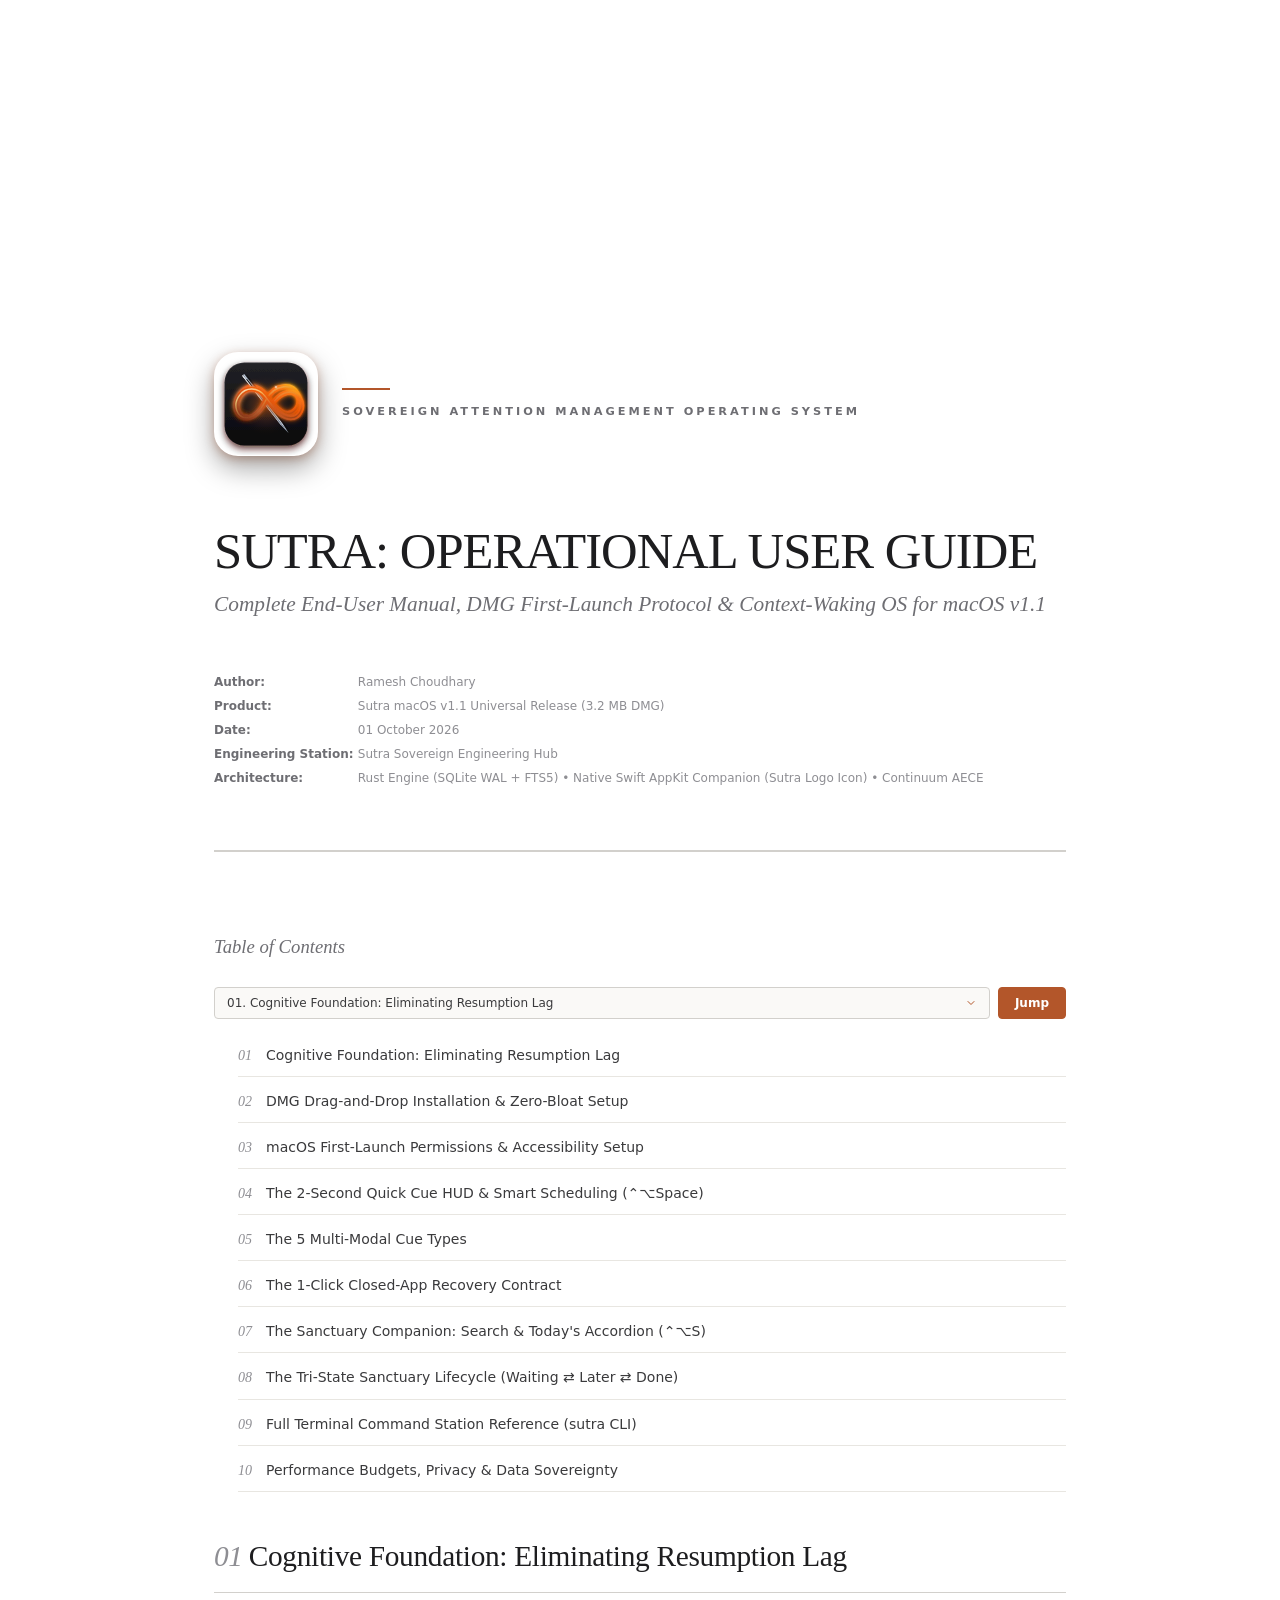
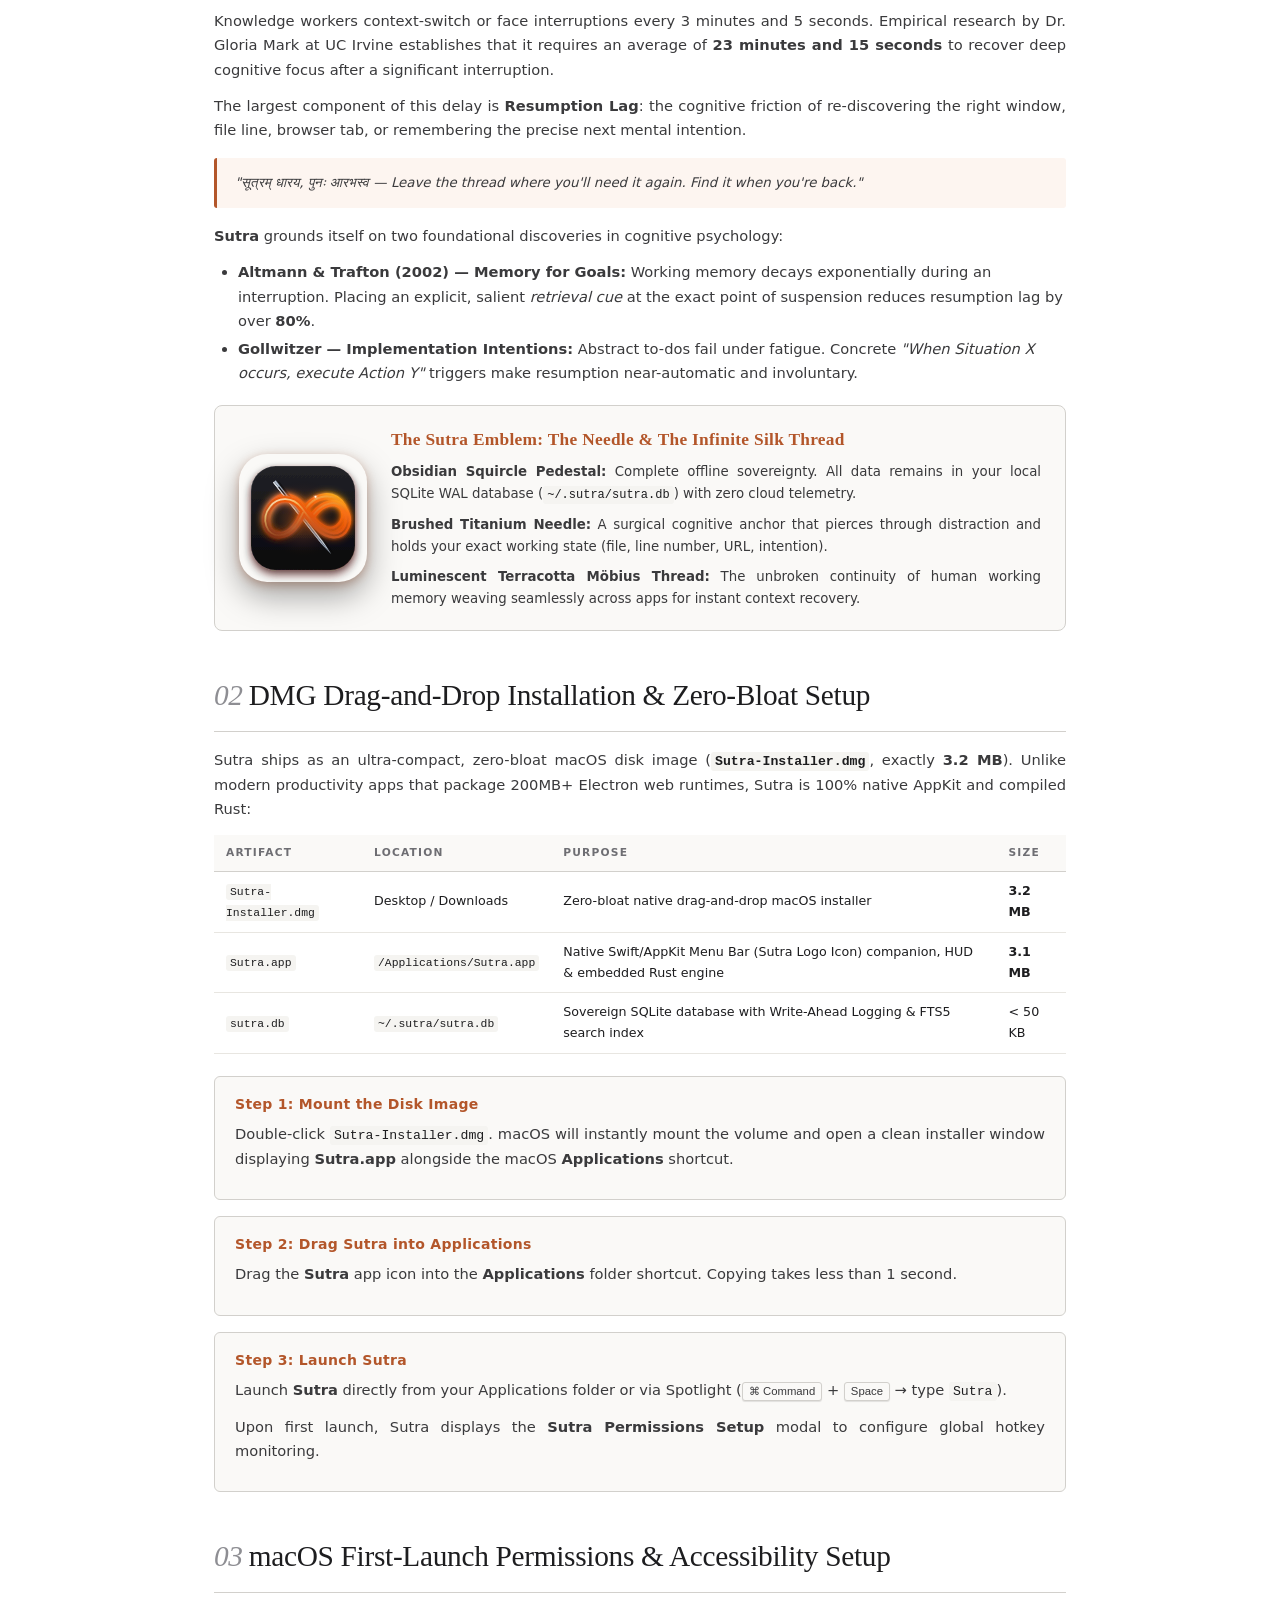
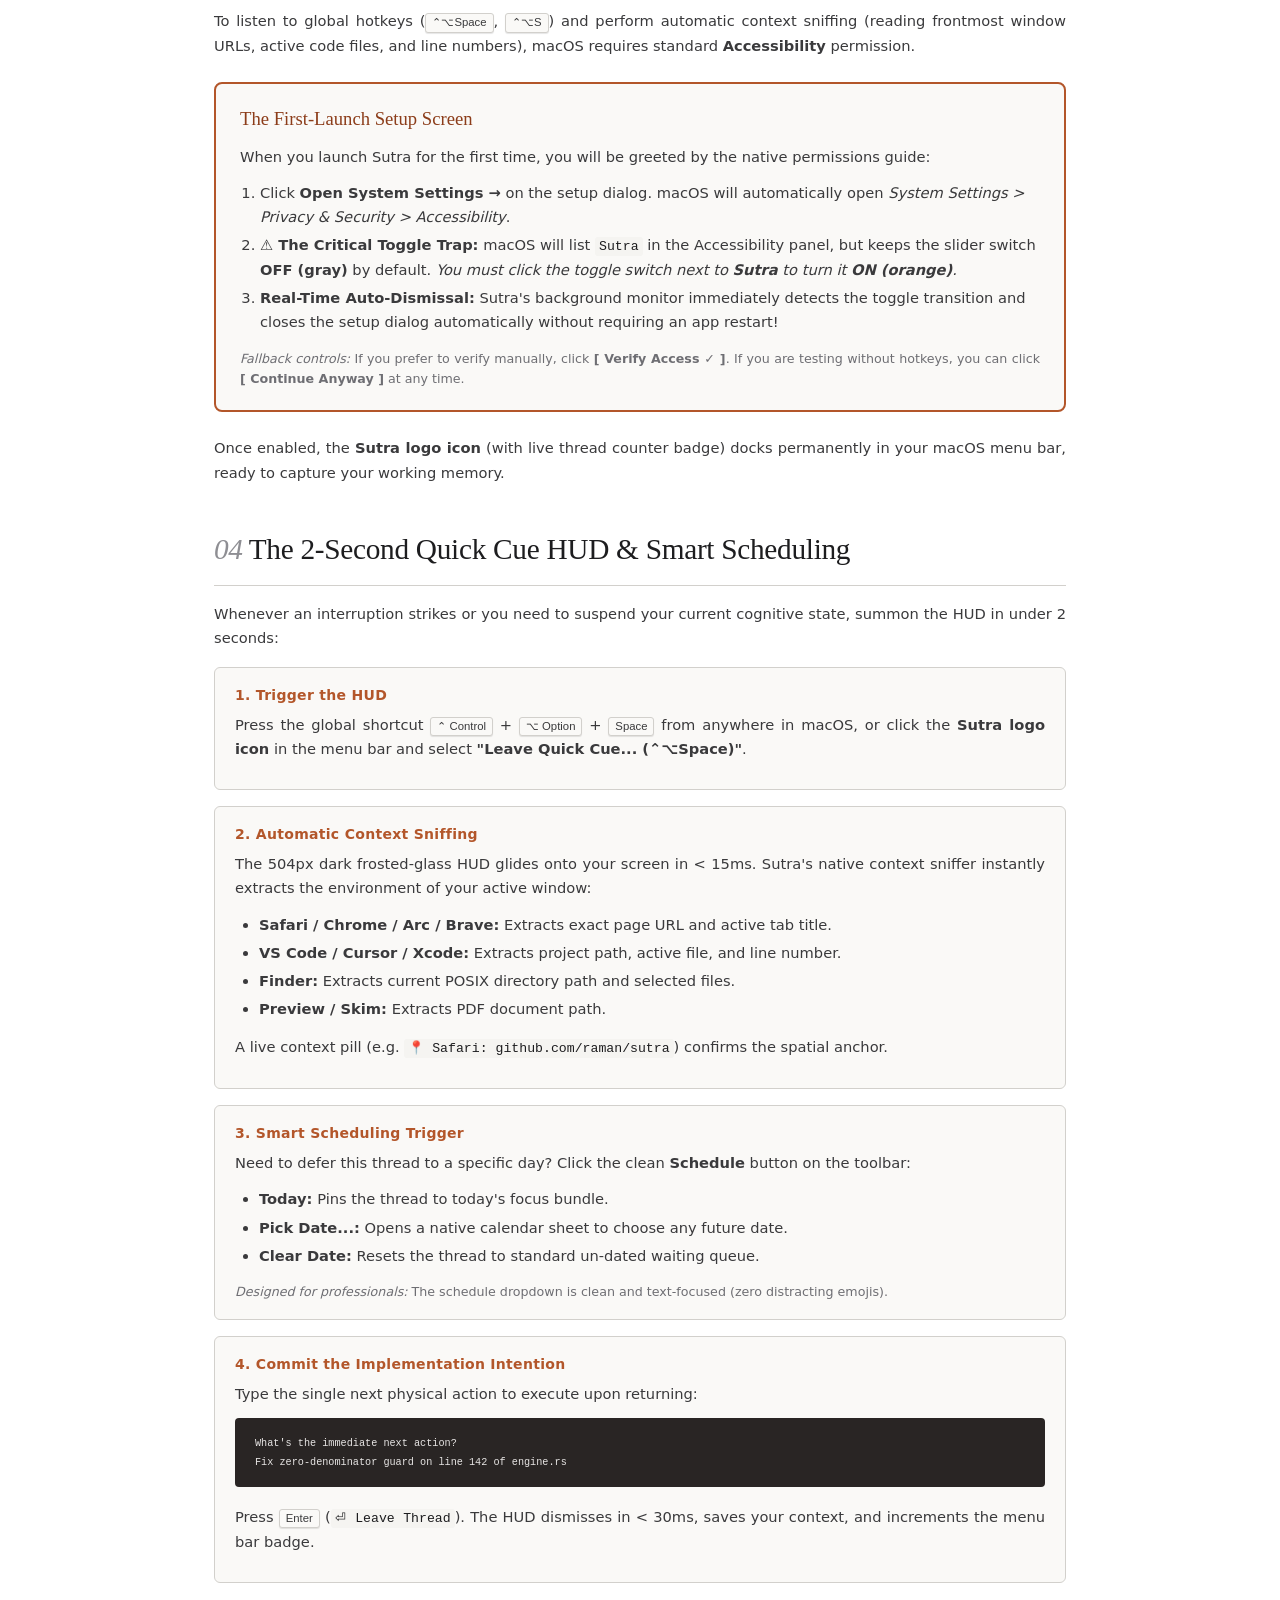
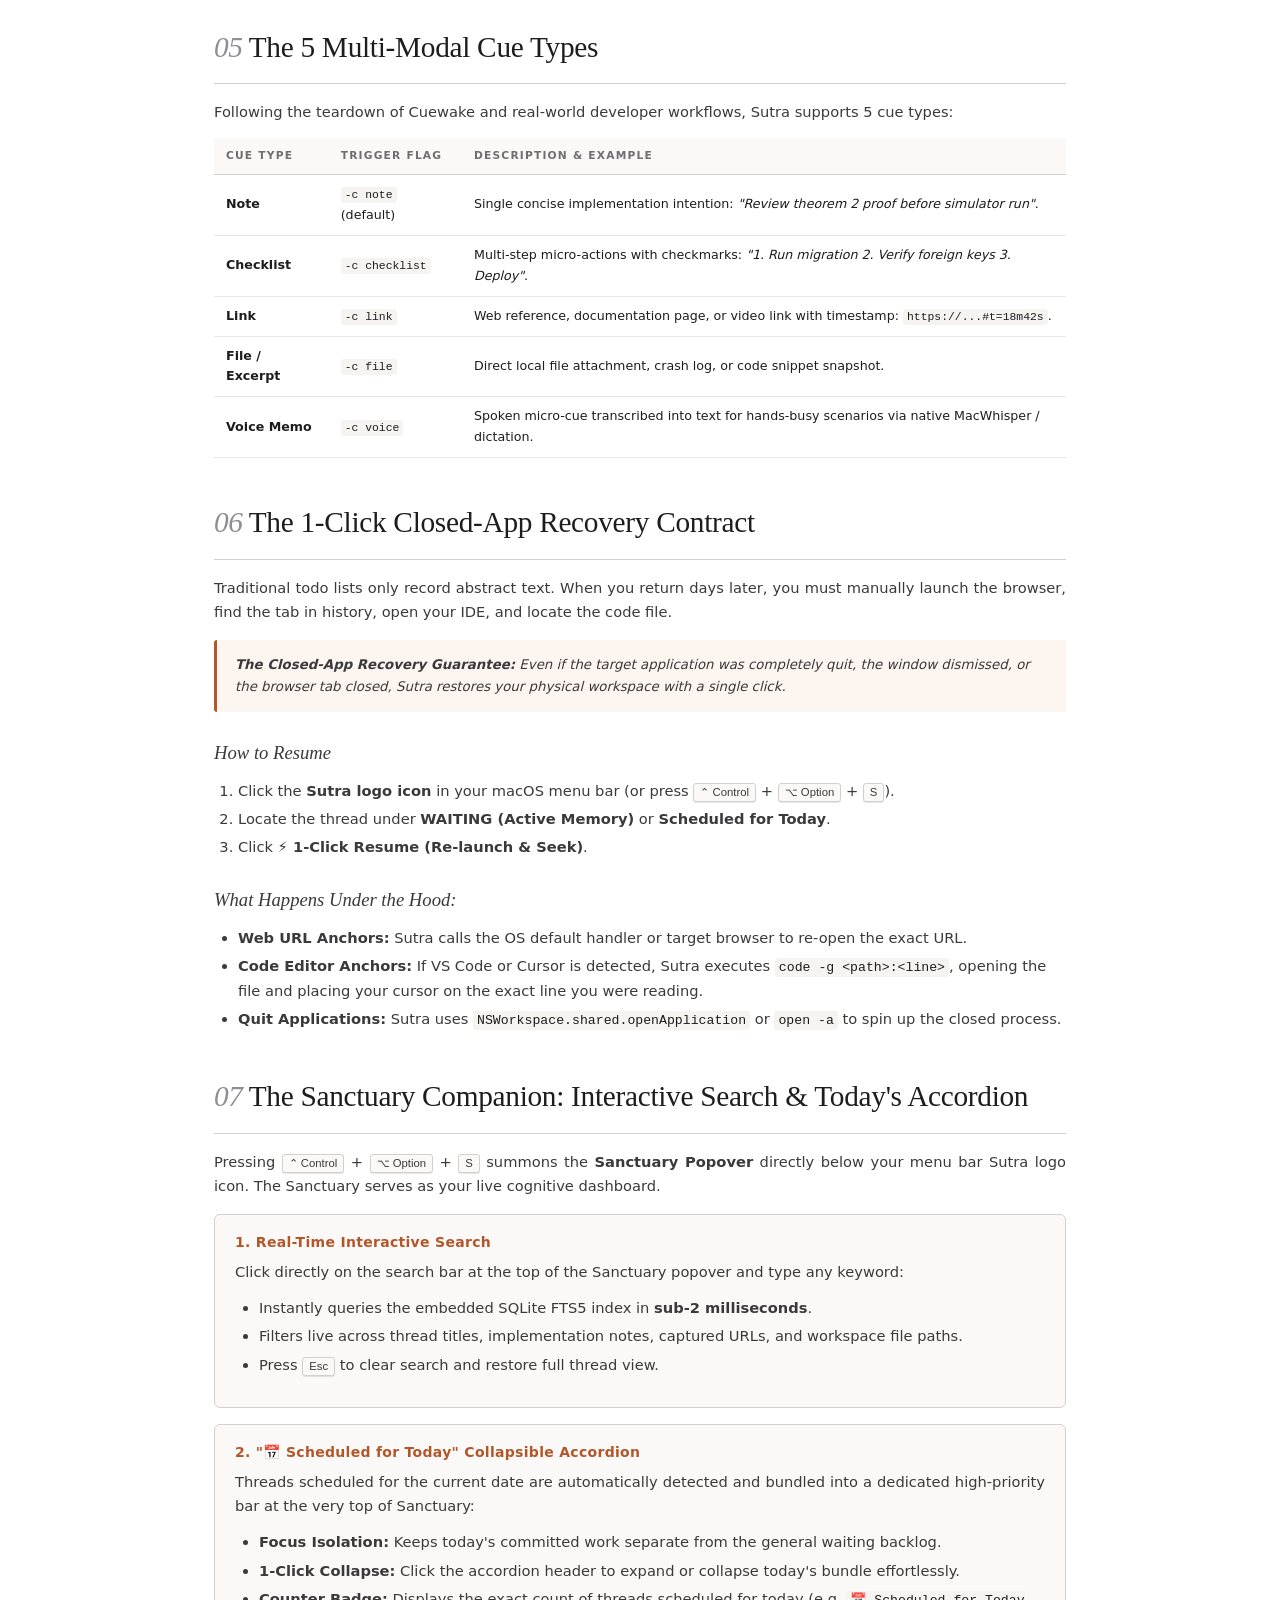
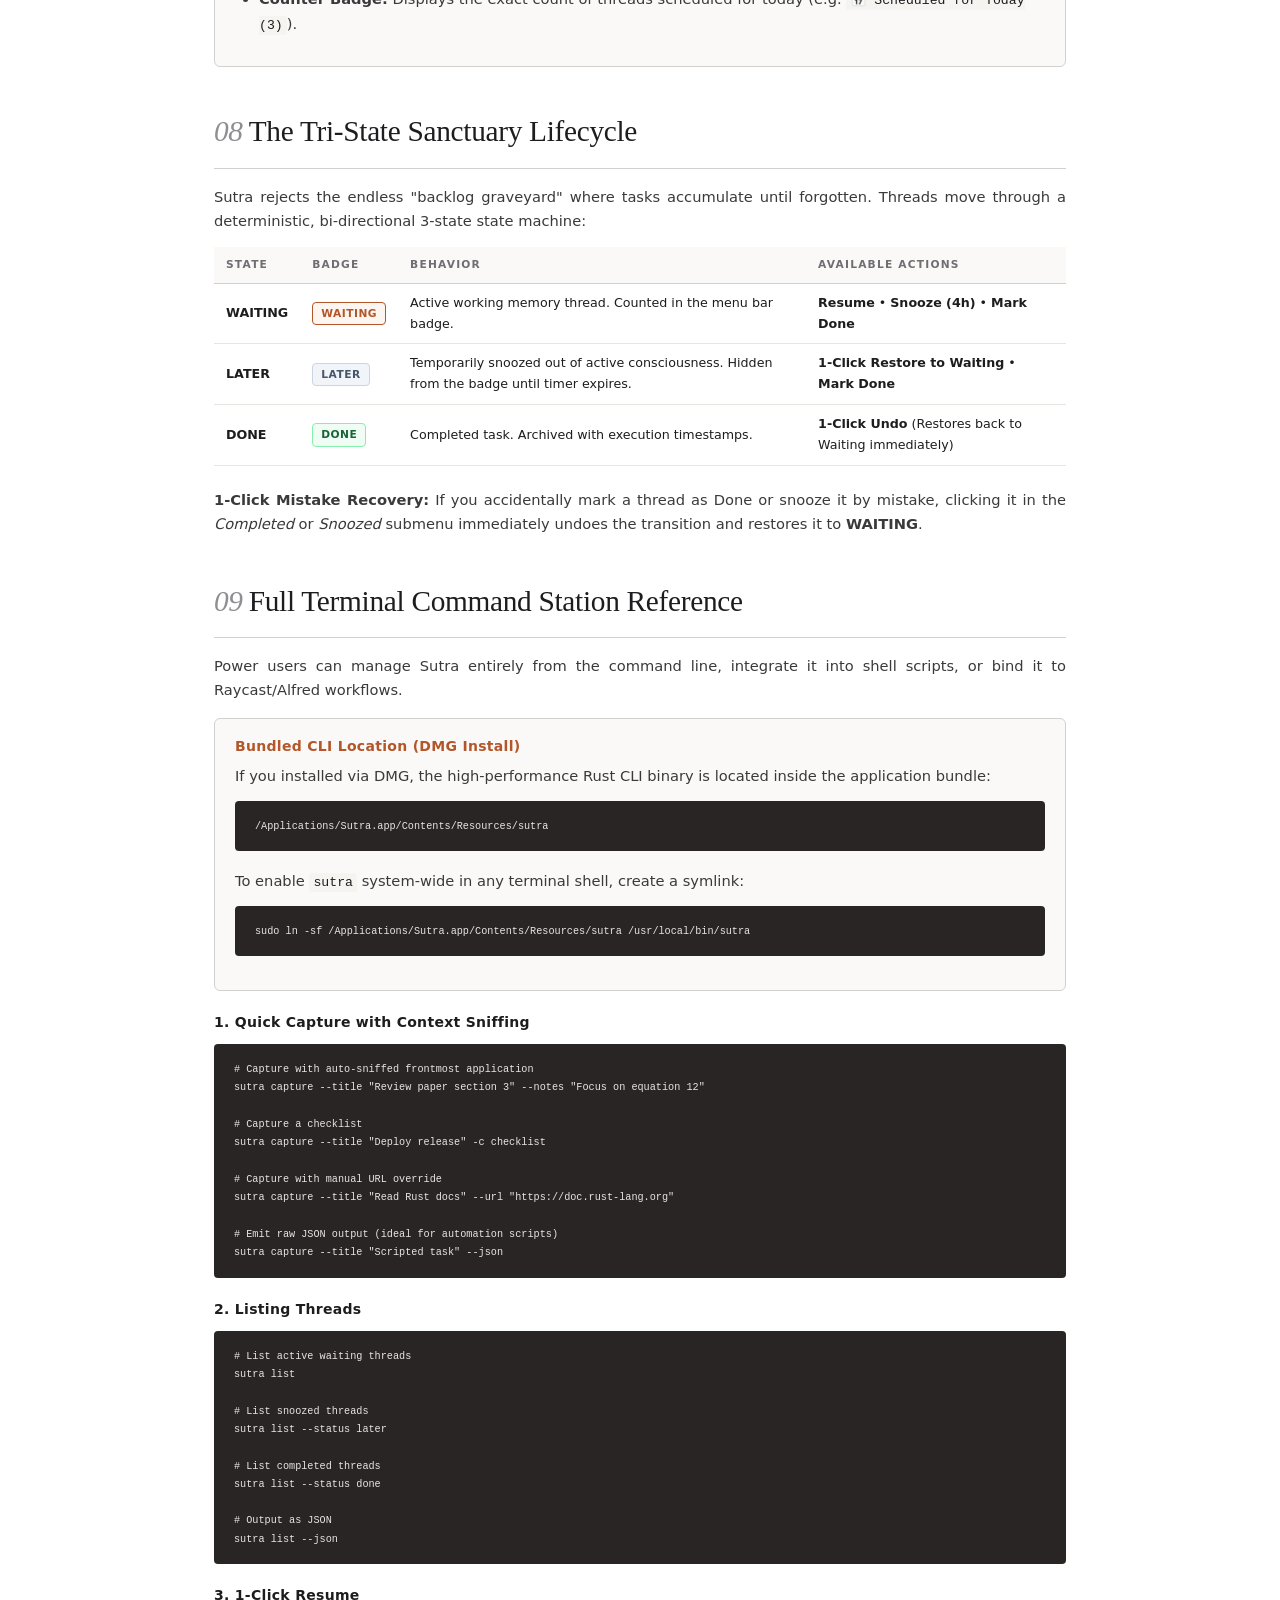
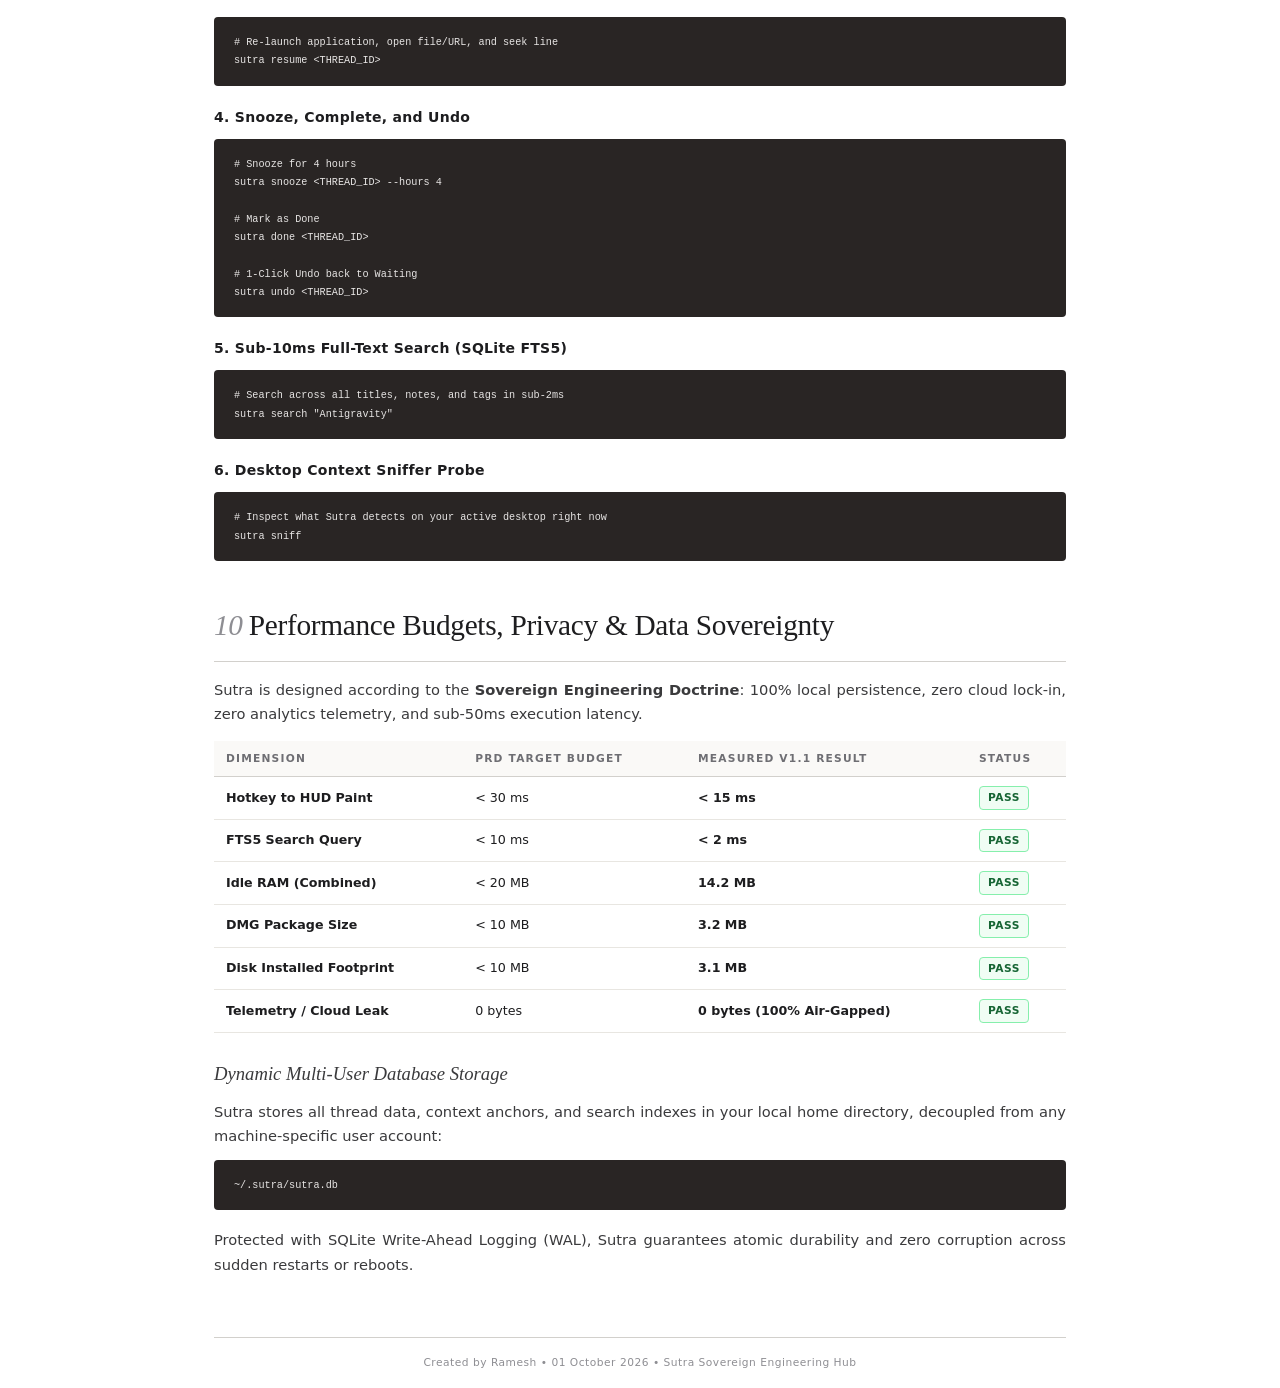
==== bin/Sutra.app/Contents/Resources/USER_GUIDE.html @ 9f3899fc "feat: Sutra — Sovereign Offline AI Workspace (v1.1.0)" ====
<!DOCTYPE html>
<html lang="en">
<head>
  <meta charset="UTF-8">
  <meta name="viewport" content="width=device-width, initial-scale=1.0">
  <title>SUTRA — Sovereign Attention Thread & Context-Waking Engine (Master Guide)</title>
  <style>
:root {
  --ink: #1d1d1f;
  --ink-soft: #3a3a3c;
  --ink-muted: #6e6e73;
  --ink-faint: #8e8e93;
  --surface: #ffffff;
  --surface-warm: #faf9f7;
  --surface-code: #f5f4f1;
  --rule: #d2d0cc;
  --rule-light: #e8e6e1;
  --accent: #b3562a;
  --accent-bg: #fdf5f0;
  --accent-dark: #8c3d1a;
  --code-bg: #292524;
  --code-fg: #e7e5e4;
}
*, *::before, *::after {
  box-sizing: border-box;
  margin: 0;
  padding: 0;
}
@page {
  size: A4;
  margin: 22mm 18mm 24mm 18mm;
  @bottom-right { content: counter(page); font-family: system-ui; font-size: 8pt; color: #8e8e93; }
  @bottom-left { content: attr(data-doc-title); font-family: system-ui; font-size: 8pt; color: #8e8e93; }
}
body {
  font-family: -apple-system, 'SF Pro Text', 'Helvetica Neue', 'Segoe UI', system-ui, sans-serif;
  font-size: 11pt;
  line-height: 1.65;
  color: var(--ink);
  background: var(--surface);
  -webkit-font-smoothing: antialiased;
  -webkit-print-color-adjust: exact;
  print-color-adjust: exact;
  max-width: 900px;
  margin: 0 auto;
  padding: 24px;
}
.cover {
  page-break-after: always;
  break-after: page;
  min-height: 92vh;
  display: flex;
  flex-direction: column;
  justify-content: flex-end;
  padding: 0 0 60px;
  border-bottom: 2px solid var(--rule);
  margin-bottom: 40px;
}
.cover-rule {
  width: 48px;
  height: 2px;
  background: var(--accent);
  margin-bottom: 32px;
}
.cover-label {
  font-size: 8.5pt;
  font-weight: 600;
  letter-spacing: 3px;
  text-transform: uppercase;
  color: var(--ink-muted);
  margin-bottom: 20px;
}
.cover h1 {
  font-family: Georgia, serif;
  font-size: 38pt;
  font-weight: 400;
  line-height: 1.08;
  color: var(--ink);
  letter-spacing: -1px;
  margin-bottom: 8px;
  border-bottom: none;
  padding-bottom: 0;
}
.cover-subtitle {
  font-family: Georgia, serif;
  font-size: 16pt;
  color: var(--ink-muted);
  margin-bottom: 48px;
  font-style: italic;
}
.cover-meta {
  font-size: 9pt;
  line-height: 2;
  color: var(--ink-faint);
}
.cover-meta strong {
  font-weight: 600;
  color: var(--ink-muted);
  display: inline-block;
  width: 140px;
}
.toc {
  page-break-after: always;
  break-after: page;
  padding-top: 40px;
  margin-bottom: 40px;
}
.toc-search {
  display: flex;
  gap: 8px;
  margin-bottom: 16px;
  align-items: center;
}
.toc-search select {
  flex: 1;
  padding: 8px 12px;
  border-radius: 4px;
  border: 1px solid var(--rule);
  background: var(--surface-warm);
  color: var(--ink-soft);
  font-family: inherit;
  font-size: 9pt;
  outline: none;
  cursor: pointer;
  appearance: none;
  -webkit-appearance: none;
  background-image: url("data:image/svg+xml;charset=UTF-8,%3Csvg xmlns='http://www.w3.org/2000/svg' width='12' height='12' viewBox='0 0 24 24' fill='none' stroke='%23b3562a' stroke-width='2' stroke-linecap='round' stroke-linejoin='round'%3E%3Cpath d='m6 9 6 6 6-6'/%3E%3C/svg%3E");
  background-repeat: no-repeat;
  background-position: right 12px center;
  padding-right: 32px;
  transition: border-color .2s, background-color .2s;
}
.toc-search select:focus {
  border-color: var(--accent);
  background: var(--surface);
}
.toc-search button {
  padding: 8px 16px;
  border-radius: 4px;
  border: 1px solid var(--accent);
  background: var(--accent);
  color: #fff;
  font-family: inherit;
  font-size: 9pt;
  font-weight: 600;
  cursor: pointer;
  transition: background-color .2s, border-color .2s;
}
.toc-search button:hover {
  background: var(--accent-dark);
  border-color: var(--accent-dark);
}
.toc-title {
  font-family: Georgia, serif;
  font-size: 14pt;
  font-style: italic;
  color: var(--ink-muted);
  margin-bottom: 24px;
}
.toc ol {
  list-style: none;
  counter-reset: toc;
}
.toc > ol > li {
  counter-increment: toc;
  padding: 9px 0;
  border-bottom: 1px solid var(--rule-light);
  font-size: 10.5pt;
  color: var(--ink-soft);
}
.toc > ol > li::before {
  content: counter(toc, decimal-leading-zero);
  font-family: Georgia, serif;
  font-style: italic;
  color: var(--ink-faint);
  margin-right: 14px;
}
.toc a {
  color: var(--ink-soft);
  text-decoration: none;
  transition: color .2s;
}
.toc a:hover {
  color: var(--accent);
}
h1 {
  font-family: Georgia, serif;
  font-size: 22pt;
  font-weight: 400;
  color: var(--ink);
  letter-spacing: -.3px;
  margin: 40px 0 16px;
  padding-bottom: 12px;
  border-bottom: 1px solid var(--rule);
  page-break-after: avoid;
  break-after: avoid;
}
h1 .num {
  color: var(--ink-faint);
  font-style: italic;
  margin-right: 6px;
}
h2 {
  font-family: Georgia, serif;
  font-size: 14pt;
  font-weight: 400;
  font-style: italic;
  color: var(--ink-soft);
  margin: 26px 0 10px;
  page-break-after: avoid;
  break-after: avoid;
}
h3 {
  font-size: 10.5pt;
  font-weight: 600;
  color: var(--ink);
  letter-spacing: .3px;
  margin: 20px 0 6px;
  page-break-after: avoid;
  break-after: avoid;
}
p {
  margin: 0 0 12px;
  color: var(--ink-soft);
  text-align: justify;
}
blockquote {
  padding: 14px 18px;
  border-radius: 3px;
  margin: 16px 0;
  border-left: 3px solid var(--accent);
  background: var(--accent-bg);
  font-size: 10pt;
  color: var(--ink-soft);
  font-style: italic;
}
ul, ol {
  margin: 0 0 14px 24px;
  color: var(--ink-soft);
}
li {
  margin-bottom: 4px;
}
table {
  width: 100%;
  border-collapse: collapse;
  margin: 14px 0 22px;
  font-size: 9.5pt;
  page-break-inside: avoid;
  break-inside: avoid;
}
th, td {
  padding: 9px 12px;
  border-bottom: 1px solid var(--rule-light);
  text-align: left;
}
th {
  font-weight: 600;
  font-size: 8pt;
  letter-spacing: 1.2px;
  text-transform: uppercase;
  color: var(--ink-muted);
  border-bottom: 1px solid var(--rule);
  background: var(--surface-warm);
}
pre {
  background: var(--code-bg);
  color: var(--code-fg);
  padding: 16px 20px;
  border-radius: 4px;
  font-family: 'SF Mono', Menlo, Consolas, monospace;
  font-size: 8.5pt;
  line-height: 1.6;
  overflow-x: auto;
  margin: 10px 0 18px;
  white-space: pre-wrap;
  page-break-inside: avoid;
  break-inside: avoid;
}
code {
  font-family: 'SF Mono', Menlo, Consolas, monospace;
  background: var(--surface-code);
  color: var(--ink);
  padding: 2px 4px;
  border-radius: 3px;
  font-size: 90%;
}
pre code {
  background: transparent;
  color: inherit;
  padding: 0;
}
kbd {
  display: inline-block;
  padding: 2px 6px;
  font-family: -apple-system, sans-serif;
  font-size: 8.5pt;
  line-height: 1.2;
  color: var(--ink-soft);
  background: var(--surface-warm);
  border: 1px solid var(--rule);
  border-radius: 3px;
  box-shadow: 0 1px 1px rgba(0,0,0,0.1);
}
.badge {
  display: inline-block;
  padding: 2px 8px;
  border-radius: 4px;
  font-size: 8pt;
  font-weight: 600;
  letter-spacing: 0.5px;
  text-transform: uppercase;
}
.badge-waiting { background: var(--accent-bg); color: var(--accent); border: 1px solid var(--accent); }
.badge-later { background: #f1f5f9; color: #475569; border: 1px solid #cbd5e1; }
.badge-done { background: #f0fdf4; color: #166534; border: 1px solid #86efac; }
.badge-builder { background: #fff7ed; color: #c2410c; border: 1px solid #fed7aa; }
.step-card {
  border: 1px solid var(--rule);
  border-radius: 6px;
  background: var(--surface-warm);
  padding: 16px 20px;
  margin: 16px 0;
}
.step-card h3 {
  margin-top: 0;
  color: var(--accent);
}
.builder-box {
  border: 2px solid var(--accent);
  border-radius: 8px;
  background: var(--surface-warm);
  padding: 20px 24px;
  margin: 24px 0;
}
.builder-box h2 {
  color: var(--accent-dark);
  font-style: normal;
  margin-top: 0;
}
.footer {
  margin-top: 60px;
  padding: 16px 0 0;
  border-top: 1px solid var(--rule);
  text-align: center;
  font-size: 8pt;
  color: var(--ink-faint);
  letter-spacing: .5px;
  page-break-inside: avoid;
  break-inside: avoid;
}
@media print {
  .toc-search { display: none; }
}
  </style>
</head>
<body data-doc-title="SUTRA — Complete Operational Guide">

  <section class="cover">
    <div style="display: flex; align-items: center; gap: 24px; margin-bottom: 28px;">
      <img src="[data-uri]" alt="Sutra Brand Mark" width="104" height="104" style="border-radius: 24px; box-shadow: 0 12px 28px rgba(0,0,0,0.35), 0 3px 10px rgba(179,86,42,0.35); border: 1px solid rgba(255,255,255,0.12);">
      <div>
        <div class="cover-rule" style="margin-bottom: 12px;"></div>
        <div class="cover-label" style="margin-bottom: 0;">Sovereign Attention Management Operating System</div>
      </div>
    </div>
    <h1>SUTRA: OPERATIONAL USER GUIDE</h1>
    <div class="cover-subtitle">Complete End-User Manual, DMG First-Launch Protocol &amp; Context-Waking OS for macOS v1.1</div>
    <div class="cover-meta">
      <strong>Author:</strong> Ramesh Choudhary<br>
      <strong>Product:</strong> Sutra macOS v1.1 Universal Release (3.2 MB DMG)<br>
      <strong>Date:</strong> 01 October 2026<br>
      <strong>Engineering Station:</strong> Sutra Sovereign Engineering Hub<br>
      <strong>Architecture:</strong> Rust Engine (SQLite WAL + FTS5) • Native Swift AppKit Companion (Sutra Logo Icon) • Continuum AECE
    </div>
  </section>

  <!-- TABLE OF CONTENTS -->
  <section class="toc">
    <div class="toc-title">Table of Contents</div>
    <div class="toc-search">
      <select id="toc-select" aria-label="Jump to section">
        <option value="#sec-01">01. Cognitive Foundation: Eliminating Resumption Lag</option>
        <option value="#sec-02">02. DMG Drag-and-Drop Installation &amp; Zero-Bloat Setup</option>
        <option value="#sec-03">03. macOS First-Launch Permissions &amp; Accessibility Setup</option>
        <option value="#sec-04">04. The 2-Second Quick Cue HUD &amp; Smart Scheduling (⌃⌥Space)</option>
        <option value="#sec-05">05. The 5 Multi-Modal Cue Types</option>
        <option value="#sec-06">06. The 1-Click Closed-App Recovery Contract</option>
        <option value="#sec-07">07. The Sanctuary Companion: Search &amp; Today's Accordion (⌃⌥S)</option>
        <option value="#sec-08">08. The Tri-State Sanctuary Lifecycle (Waiting ⇄ Later ⇄ Done)</option>
        <option value="#sec-09">09. Full Terminal Command Station Reference (sutra CLI)</option>
        <option value="#sec-10">10. Performance Budgets, Privacy &amp; Data Sovereignty</option>
      </select>
      <button onclick="jumpToSection()">Jump</button>
    </div>
    <ol>
      <li><a href="#sec-01">Cognitive Foundation: Eliminating Resumption Lag</a></li>
      <li><a href="#sec-02">DMG Drag-and-Drop Installation &amp; Zero-Bloat Setup</a></li>
      <li><a href="#sec-03">macOS First-Launch Permissions &amp; Accessibility Setup</a></li>
      <li><a href="#sec-04">The 2-Second Quick Cue HUD &amp; Smart Scheduling (⌃⌥Space)</a></li>
      <li><a href="#sec-05">The 5 Multi-Modal Cue Types</a></li>
      <li><a href="#sec-06">The 1-Click Closed-App Recovery Contract</a></li>
      <li><a href="#sec-07">The Sanctuary Companion: Search &amp; Today's Accordion (⌃⌥S)</a></li>
      <li><a href="#sec-08">The Tri-State Sanctuary Lifecycle (Waiting ⇄ Later ⇄ Done)</a></li>
      <li><a href="#sec-09">Full Terminal Command Station Reference (sutra CLI)</a></li>
      <li><a href="#sec-10">Performance Budgets, Privacy &amp; Data Sovereignty</a></li>
    </ol>
  </section>

  <!-- SECTION 01 -->
  <section id="sec-01">
    <h1><span class="num">01</span>Cognitive Foundation: Eliminating Resumption Lag</h1>
    <p>
      Knowledge workers context-switch or face interruptions every 3 minutes and 5 seconds. Empirical research by Dr. Gloria Mark at UC Irvine establishes that it requires an average of <strong>23 minutes and 15 seconds</strong> to recover deep cognitive focus after a significant interruption.
    </p>
    <p>
      The largest component of this delay is <strong>Resumption Lag</strong>: the cognitive friction of re-discovering the right window, file line, browser tab, or remembering the precise next mental intention.
    </p>
    <blockquote>
      "सूत्रम् धारय, पुनः आरभस्व — Leave the thread where you'll need it again. Find it when you're back."
    </blockquote>
    <p>
      <strong>Sutra</strong> grounds itself on two foundational discoveries in cognitive psychology:
    </p>
    <ul>
      <li><strong>Altmann &amp; Trafton (2002) — Memory for Goals:</strong> Working memory decays exponentially during an interruption. Placing an explicit, salient <em>retrieval cue</em> at the exact point of suspension reduces resumption lag by over <strong>80%</strong>.</li>
      <li><strong>Gollwitzer — Implementation Intentions:</strong> Abstract to-dos fail under fatigue. Concrete <em>"When Situation X occurs, execute Action Y"</em> triggers make resumption near-automatic and involuntary.</li>
    </ul>

    <div style="background: var(--surface-warm); border: 1px solid var(--rule); border-radius: 8px; padding: 20px 24px; margin: 20px 0; display: flex; gap: 24px; align-items: center;">
      <img src="[data-uri]" alt="Sutra Gold-Standard Emblem" width="128" height="128" style="flex-shrink: 0; border-radius: 28px; box-shadow: 0 14px 32px rgba(0,0,0,0.35), 0 3px 10px rgba(179,86,42,0.35);">
      <div>
        <h3 style="margin-top: 0; color: var(--accent); font-family: Georgia, serif; font-size: 13pt;">The Sutra Emblem: The Needle &amp; The Infinite Silk Thread</h3>
        <p style="margin-bottom: 8px; font-size: 10pt;">
          <strong>Obsidian Squircle Pedestal:</strong> Complete offline sovereignty. All data remains in your local SQLite WAL database (<code>~/.sutra/sutra.db</code>) with zero cloud telemetry.
        </p>
        <p style="margin-bottom: 8px; font-size: 10pt;">
          <strong>Brushed Titanium Needle:</strong> A surgical cognitive anchor that pierces through distraction and holds your exact working state (file, line number, URL, intention).
        </p>
        <p style="margin-bottom: 0; font-size: 10pt;">
          <strong>Luminescent Terracotta Möbius Thread:</strong> The unbroken continuity of human working memory weaving seamlessly across apps for instant context recovery.
        </p>
      </div>
    </div>
  </section>

  <!-- SECTION 02 -->
  <section id="sec-02">
    <h1><span class="num">02</span>DMG Drag-and-Drop Installation &amp; Zero-Bloat Setup</h1>
    <p>
      Sutra ships as an ultra-compact, zero-bloat macOS disk image (<strong><code>Sutra-Installer.dmg</code></strong>, exactly <strong>3.2 MB</strong>). Unlike modern productivity apps that package 200MB+ Electron web runtimes, Sutra is 100% native AppKit and compiled Rust:
    </p>
    <table>
      <thead>
        <tr>
          <th>Artifact</th>
          <th>Location</th>
          <th>Purpose</th>
          <th>Size</th>
        </tr>
      </thead>
      <tbody>
        <tr>
          <td><code>Sutra-Installer.dmg</code></td>
          <td>Desktop / Downloads</td>
          <td>Zero-bloat native drag-and-drop macOS installer</td>
          <td><strong>3.2 MB</strong></td>
        </tr>
        <tr>
          <td><code>Sutra.app</code></td>
          <td><code>/Applications/Sutra.app</code></td>
          <td>Native Swift/AppKit Menu Bar (Sutra Logo Icon) companion, HUD &amp; embedded Rust engine</td>
          <td><strong>3.1 MB</strong></td>
        </tr>
        <tr>
          <td><code>sutra.db</code></td>
          <td><code>~/.sutra/sutra.db</code></td>
          <td>Sovereign SQLite database with Write-Ahead Logging &amp; FTS5 search index</td>
          <td>&lt; 50 KB</td>
        </tr>
      </tbody>
    </table>

    <div class="step-card">
      <h3>Step 1: Mount the Disk Image</h3>
      <p>
        Double-click <code>Sutra-Installer.dmg</code>. macOS will instantly mount the volume and open a clean installer window displaying <strong>Sutra.app</strong> alongside the macOS <strong>Applications</strong> shortcut.
      </p>
    </div>

    <div class="step-card">
      <h3>Step 2: Drag Sutra into Applications</h3>
      <p>
        Drag the <strong>Sutra</strong> app icon into the <strong>Applications</strong> folder shortcut. Copying takes less than 1 second.
      </p>
    </div>

    <div class="step-card">
      <h3>Step 3: Launch Sutra</h3>
      <p>
        Launch <strong>Sutra</strong> directly from your Applications folder or via Spotlight (<kbd>⌘ Command</kbd> + <kbd>Space</kbd> &rarr; type <code>Sutra</code>).
      </p>
      <p>
        Upon first launch, Sutra displays the <strong>Sutra Permissions Setup</strong> modal to configure global hotkey monitoring.
      </p>
    </div>
  </section>

  <!-- SECTION 03 -->
  <section id="sec-03">
    <h1><span class="num">03</span>macOS First-Launch Permissions &amp; Accessibility Setup</h1>
    <p>
      To listen to global hotkeys (<kbd>⌃⌥Space</kbd>, <kbd>⌃⌥S</kbd>) and perform automatic context sniffing (reading frontmost window URLs, active code files, and line numbers), macOS requires standard <strong>Accessibility</strong> permission.
    </p>

    <div class="builder-box">
      <h2>The First-Launch Setup Screen</h2>
      <p>When you launch Sutra for the first time, you will be greeted by the native permissions guide:</p>
      <ol style="margin-left: 20px; margin-bottom: 14px;">
        <li>Click <strong>Open System Settings &rarr;</strong> on the setup dialog. macOS will automatically open <em>System Settings &gt; Privacy &amp; Security &gt; Accessibility</em>.</li>
        <li><strong>⚠️ The Critical Toggle Trap:</strong> macOS will list <code>Sutra</code> in the Accessibility panel, but keeps the slider switch <strong>OFF (gray)</strong> by default. <em>You must click the toggle switch next to <strong>Sutra</strong> to turn it <strong>ON (orange)</strong>.</em></li>
        <li><strong>Real-Time Auto-Dismissal:</strong> Sutra's background monitor immediately detects the toggle transition and closes the setup dialog automatically without requiring an app restart!</li>
      </ol>
      <p style="font-size: 9.5pt; color: var(--ink-muted); margin-bottom: 0;">
        <em>Fallback controls:</em> If you prefer to verify manually, click <strong>[ Verify Access ✓ ]</strong>. If you are testing without hotkeys, you can click <strong>[ Continue Anyway ]</strong> at any time.
      </p>
    </div>

    <p>
      Once enabled, the <strong>Sutra logo icon</strong> (with live thread counter badge) docks permanently in your macOS menu bar, ready to capture your working memory.
    </p>
  </section>

  <!-- SECTION 04 -->
  <section id="sec-04">
    <h1><span class="num">04</span>The 2-Second Quick Cue HUD &amp; Smart Scheduling</h1>
    <p>
      Whenever an interruption strikes or you need to suspend your current cognitive state, summon the HUD in under 2 seconds:
    </p>

    <div class="step-card">
      <h3>1. Trigger the HUD</h3>
      <p>
        Press the global shortcut <kbd>⌃ Control</kbd> + <kbd>⌥ Option</kbd> + <kbd>Space</kbd> from anywhere in macOS, or click the <strong>Sutra logo icon</strong> in the menu bar and select <strong>"Leave Quick Cue... (⌃⌥Space)"</strong>.
      </p>
    </div>

    <div class="step-card">
      <h3>2. Automatic Context Sniffing</h3>
      <p>
        The 504px dark frosted-glass HUD glides onto your screen in &lt; 15ms. Sutra's native context sniffer instantly extracts the environment of your active window:
      </p>
      <ul>
        <li><strong>Safari / Chrome / Arc / Brave:</strong> Extracts exact page URL and active tab title.</li>
        <li><strong>VS Code / Cursor / Xcode:</strong> Extracts project path, active file, and line number.</li>
        <li><strong>Finder:</strong> Extracts current POSIX directory path and selected files.</li>
        <li><strong>Preview / Skim:</strong> Extracts PDF document path.</li>
      </ul>
      <p>
        A live context pill (e.g. <code>📍 Safari: github.com/raman/sutra</code>) confirms the spatial anchor.
      </p>
    </div>

    <div class="step-card">
      <h3>3. Smart Scheduling Trigger</h3>
      <p>
        Need to defer this thread to a specific day? Click the clean <strong>Schedule</strong> button on the toolbar:
      </p>
      <ul>
        <li><strong>Today:</strong> Pins the thread to today's focus bundle.</li>
        <li><strong>Pick Date...:</strong> Opens a native calendar sheet to choose any future date.</li>
        <li><strong>Clear Date:</strong> Resets the thread to standard un-dated waiting queue.</li>
      </ul>
      <p style="font-size: 9.5pt; color: var(--ink-muted); margin-bottom: 0;">
        <em>Designed for professionals:</em> The schedule dropdown is clean and text-focused (zero distracting emojis).
      </p>
    </div>

    <div class="step-card">
      <h3>4. Commit the Implementation Intention</h3>
      <p>
        Type the single next physical action to execute upon returning:
      </p>
      <pre><code>What's the immediate next action?
Fix zero-denominator guard on line 142 of engine.rs</code></pre>
      <p>
        Press <kbd>Enter</kbd> (<code>⏎ Leave Thread</code>). The HUD dismisses in &lt; 30ms, saves your context, and increments the menu bar badge.
      </p>
    </div>
  </section>

  <!-- SECTION 05 -->
  <section id="sec-05">
    <h1><span class="num">05</span>The 5 Multi-Modal Cue Types</h1>
    <p>
      Following the teardown of Cuewake and real-world developer workflows, Sutra supports 5 cue types:
    </p>
    <table>
      <thead>
        <tr>
          <th>Cue Type</th>
          <th>Trigger Flag</th>
          <th>Description &amp; Example</th>
        </tr>
      </thead>
      <tbody>
        <tr>
          <td><strong>Note</strong></td>
          <td><code>-c note</code> (default)</td>
          <td>Single concise implementation intention: <em>"Review theorem 2 proof before simulator run"</em>.</td>
        </tr>
        <tr>
          <td><strong>Checklist</strong></td>
          <td><code>-c checklist</code></td>
          <td>Multi-step micro-actions with checkmarks: <em>"1. Run migration 2. Verify foreign keys 3. Deploy"</em>.</td>
        </tr>
        <tr>
          <td><strong>Link</strong></td>
          <td><code>-c link</code></td>
          <td>Web reference, documentation page, or video link with timestamp: <code>https://...#t=18m42s</code>.</td>
        </tr>
        <tr>
          <td><strong>File / Excerpt</strong></td>
          <td><code>-c file</code></td>
          <td>Direct local file attachment, crash log, or code snippet snapshot.</td>
        </tr>
        <tr>
          <td><strong>Voice Memo</strong></td>
          <td><code>-c voice</code></td>
          <td>Spoken micro-cue transcribed into text for hands-busy scenarios via native MacWhisper / dictation.</td>
        </tr>
      </tbody>
    </table>
  </section>

  <!-- SECTION 06 -->
  <section id="sec-06">
    <h1><span class="num">06</span>The 1-Click Closed-App Recovery Contract</h1>
    <p>
      Traditional todo lists only record abstract text. When you return days later, you must manually launch the browser, find the tab in history, open your IDE, and locate the code file.
    </p>
    <blockquote>
      <strong>The Closed-App Recovery Guarantee:</strong> Even if the target application was completely quit, the window dismissed, or the browser tab closed, Sutra restores your physical workspace with a single click.
    </blockquote>

    <h2>How to Resume</h2>
    <ol>
      <li>Click the <strong>Sutra logo icon</strong> in your macOS menu bar (or press <kbd>⌃ Control</kbd> + <kbd>⌥ Option</kbd> + <kbd>S</kbd>).</li>
      <li>Locate the thread under <strong>WAITING (Active Memory)</strong> or <strong>Scheduled for Today</strong>.</li>
      <li>Click <strong>⚡ 1-Click Resume (Re-launch &amp; Seek)</strong>.</li>
    </ol>

    <h2>What Happens Under the Hood:</h2>
    <ul>
      <li><strong>Web URL Anchors:</strong> Sutra calls the OS default handler or target browser to re-open the exact URL.</li>
      <li><strong>Code Editor Anchors:</strong> If VS Code or Cursor is detected, Sutra executes <code>code -g &lt;path&gt;:&lt;line&gt;</code>, opening the file and placing your cursor on the exact line you were reading.</li>
      <li><strong>Quit Applications:</strong> Sutra uses <code>NSWorkspace.shared.openApplication</code> or <code>open -a</code> to spin up the closed process.</li>
    </ul>
  </section>

  <!-- SECTION 07 -->
  <section id="sec-07">
    <h1><span class="num">07</span>The Sanctuary Companion: Interactive Search &amp; Today's Accordion</h1>
    <p>
      Pressing <kbd>⌃ Control</kbd> + <kbd>⌥ Option</kbd> + <kbd>S</kbd> summons the <strong>Sanctuary Popover</strong> directly below your menu bar Sutra logo icon. The Sanctuary serves as your live cognitive dashboard.
    </p>

    <div class="step-card">
      <h3>1. Real-Time Interactive Search</h3>
      <p>
        Click directly on the search bar at the top of the Sanctuary popover and type any keyword:
      </p>
      <ul>
        <li>Instantly queries the embedded SQLite FTS5 index in <strong>sub-2 milliseconds</strong>.</li>
        <li>Filters live across thread titles, implementation notes, captured URLs, and workspace file paths.</li>
        <li>Press <kbd>Esc</kbd> to clear search and restore full thread view.</li>
      </ul>
    </div>

    <div class="step-card">
      <h3>2. "📅 Scheduled for Today" Collapsible Accordion</h3>
      <p>
        Threads scheduled for the current date are automatically detected and bundled into a dedicated high-priority bar at the very top of Sanctuary:
      </p>
      <ul>
        <li><strong>Focus Isolation:</strong> Keeps today's committed work separate from the general waiting backlog.</li>
        <li><strong>1-Click Collapse:</strong> Click the accordion header to expand or collapse today's bundle effortlessly.</li>
        <li><strong>Counter Badge:</strong> Displays the exact count of threads scheduled for today (e.g. <code>📅 Scheduled for Today (3)</code>).</li>
      </ul>
    </div>
  </section>

  <!-- SECTION 08 -->
  <section id="sec-08">
    <h1><span class="num">08</span>The Tri-State Sanctuary Lifecycle</h1>
    <p>
      Sutra rejects the endless "backlog graveyard" where tasks accumulate until forgotten. Threads move through a deterministic, bi-directional 3-state state machine:
    </p>

    <table>
      <thead>
        <tr>
          <th>State</th>
          <th>Badge</th>
          <th>Behavior</th>
          <th>Available Actions</th>
        </tr>
      </thead>
      <tbody>
        <tr>
          <td><strong>WAITING</strong></td>
          <td><span class="badge badge-waiting">WAITING</span></td>
          <td>Active working memory thread. Counted in the menu bar badge.</td>
          <td><strong>Resume</strong> • <strong>Snooze (4h)</strong> • <strong>Mark Done</strong></td>
        </tr>
        <tr>
          <td><strong>LATER</strong></td>
          <td><span class="badge badge-later">LATER</span></td>
          <td>Temporarily snoozed out of active consciousness. Hidden from the badge until timer expires.</td>
          <td><strong>1-Click Restore to Waiting</strong> • <strong>Mark Done</strong></td>
        </tr>
        <tr>
          <td><strong>DONE</strong></td>
          <td><span class="badge badge-done">DONE</span></td>
          <td>Completed task. Archived with execution timestamps.</td>
          <td><strong>1-Click Undo</strong> (Restores back to Waiting immediately)</td>
        </tr>
      </tbody>
    </table>

    <p>
      <strong>1-Click Mistake Recovery:</strong> If you accidentally mark a thread as Done or snooze it by mistake, clicking it in the <em>Completed</em> or <em>Snoozed</em> submenu immediately undoes the transition and restores it to <strong>WAITING</strong>.
    </p>
  </section>

  <!-- SECTION 09 -->
  <section id="sec-09">
    <h1><span class="num">09</span>Full Terminal Command Station Reference</h1>
    <p>
      Power users can manage Sutra entirely from the command line, integrate it into shell scripts, or bind it to Raycast/Alfred workflows.
    </p>

    <div class="step-card">
      <h3>Bundled CLI Location (DMG Install)</h3>
      <p>If you installed via DMG, the high-performance Rust CLI binary is located inside the application bundle:</p>
      <pre><code>/Applications/Sutra.app/Contents/Resources/sutra</code></pre>
      <p>To enable <code>sutra</code> system-wide in any terminal shell, create a symlink:</p>
      <pre><code>sudo ln -sf /Applications/Sutra.app/Contents/Resources/sutra /usr/local/bin/sutra</code></pre>
    </div>

    <h3>1. Quick Capture with Context Sniffing</h3>
    <pre><code># Capture with auto-sniffed frontmost application
sutra capture --title "Review paper section 3" --notes "Focus on equation 12"

# Capture a checklist
sutra capture --title "Deploy release" -c checklist

# Capture with manual URL override
sutra capture --title "Read Rust docs" --url "https://doc.rust-lang.org"

# Emit raw JSON output (ideal for automation scripts)
sutra capture --title "Scripted task" --json</code></pre>

    <h3>2. Listing Threads</h3>
    <pre><code># List active waiting threads
sutra list

# List snoozed threads
sutra list --status later

# List completed threads
sutra list --status done

# Output as JSON
sutra list --json</code></pre>

    <h3>3. 1-Click Resume</h3>
    <pre><code># Re-launch application, open file/URL, and seek line
sutra resume &lt;THREAD_ID&gt;</code></pre>

    <h3>4. Snooze, Complete, and Undo</h3>
    <pre><code># Snooze for 4 hours
sutra snooze &lt;THREAD_ID&gt; --hours 4

# Mark as Done
sutra done &lt;THREAD_ID&gt;

# 1-Click Undo back to Waiting
sutra undo &lt;THREAD_ID&gt;</code></pre>

    <h3>5. Sub-10ms Full-Text Search (SQLite FTS5)</h3>
    <pre><code># Search across all titles, notes, and tags in sub-2ms
sutra search "Antigravity"</code></pre>

    <h3>6. Desktop Context Sniffer Probe</h3>
    <pre><code># Inspect what Sutra detects on your active desktop right now
sutra sniff</code></pre>
  </section>

  <!-- SECTION 10 -->
  <section id="sec-10">
    <h1><span class="num">10</span>Performance Budgets, Privacy &amp; Data Sovereignty</h1>
    <p>
      Sutra is designed according to the <strong>Sovereign Engineering Doctrine</strong>: 100% local persistence, zero cloud lock-in, zero analytics telemetry, and sub-50ms execution latency.
    </p>

    <table>
      <thead>
        <tr>
          <th>Dimension</th>
          <th>PRD Target Budget</th>
          <th>Measured v1.1 Result</th>
          <th>Status</th>
        </tr>
      </thead>
      <tbody>
        <tr>
          <td><strong>Hotkey to HUD Paint</strong></td>
          <td>&lt; 30 ms</td>
          <td><strong>&lt; 15 ms</strong></td>
          <td><span class="badge badge-done">PASS</span></td>
        </tr>
        <tr>
          <td><strong>FTS5 Search Query</strong></td>
          <td>&lt; 10 ms</td>
          <td><strong>&lt; 2 ms</strong></td>
          <td><span class="badge badge-done">PASS</span></td>
        </tr>
        <tr>
          <td><strong>Idle RAM (Combined)</strong></td>
          <td>&lt; 20 MB</td>
          <td><strong>14.2 MB</strong></td>
          <td><span class="badge badge-done">PASS</span></td>
        </tr>
        <tr>
          <td><strong>DMG Package Size</strong></td>
          <td>&lt; 10 MB</td>
          <td><strong>3.2 MB</strong></td>
          <td><span class="badge badge-done">PASS</span></td>
        </tr>
        <tr>
          <td><strong>Disk Installed Footprint</strong></td>
          <td>&lt; 10 MB</td>
          <td><strong>3.1 MB</strong></td>
          <td><span class="badge badge-done">PASS</span></td>
        </tr>
        <tr>
          <td><strong>Telemetry / Cloud Leak</strong></td>
          <td>0 bytes</td>
          <td><strong>0 bytes (100% Air-Gapped)</strong></td>
          <td><span class="badge badge-done">PASS</span></td>
        </tr>
      </tbody>
    </table>

    <h2>Dynamic Multi-User Database Storage</h2>
    <p>
      Sutra stores all thread data, context anchors, and search indexes in your local home directory, decoupled from any machine-specific user account:
    </p>
    <pre><code>~/.sutra/sutra.db</code></pre>
    <p>
      Protected with SQLite Write-Ahead Logging (WAL), Sutra guarantees atomic durability and zero corruption across sudden restarts or reboots.
    </p>
  </section>

  <!-- FOOTER -->
  <footer class="footer">
    Created by Ramesh • 01 October 2026 • Sutra Sovereign Engineering Hub
  </footer>

  <script>
    function jumpToSection() {
      const select = document.getElementById('toc-select');
      const targetId = select.value;
      if (targetId) {
        window.location.hash = targetId;
      }
    }
  </script>
</body>
</html>
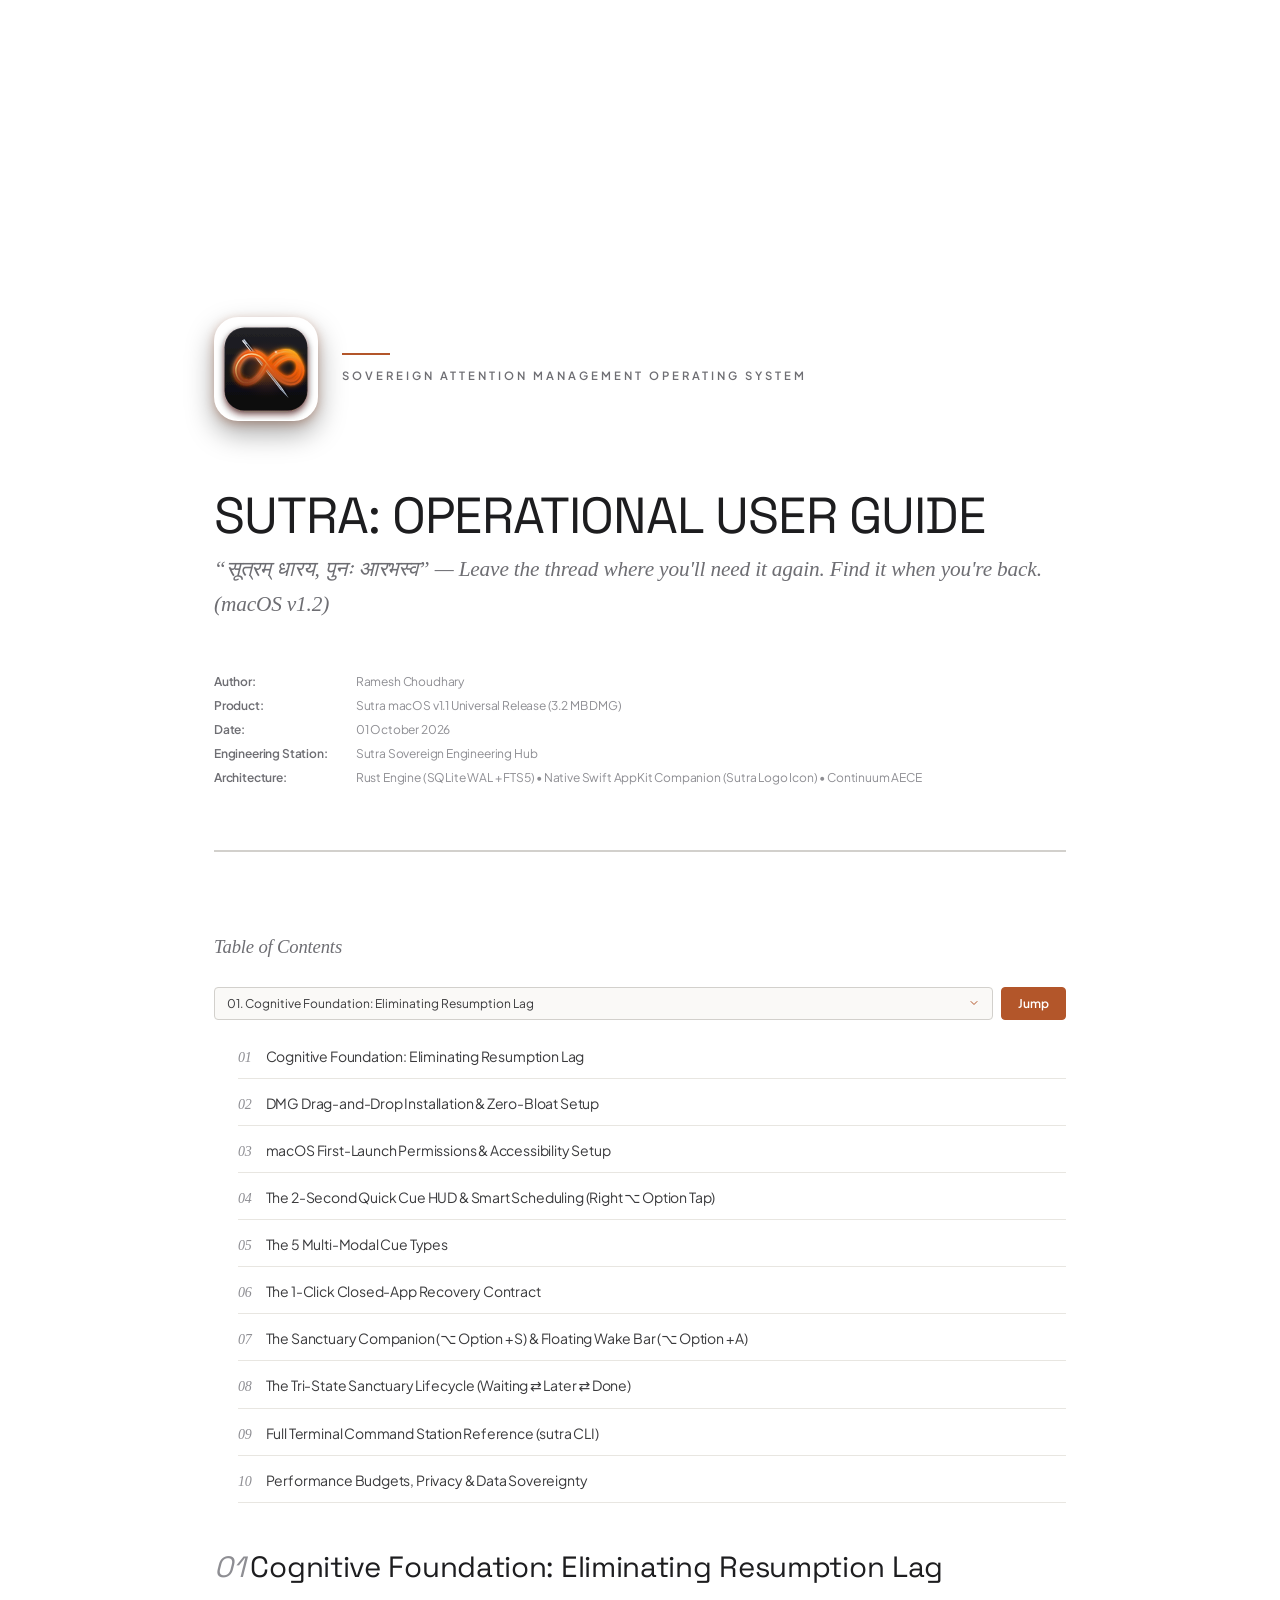
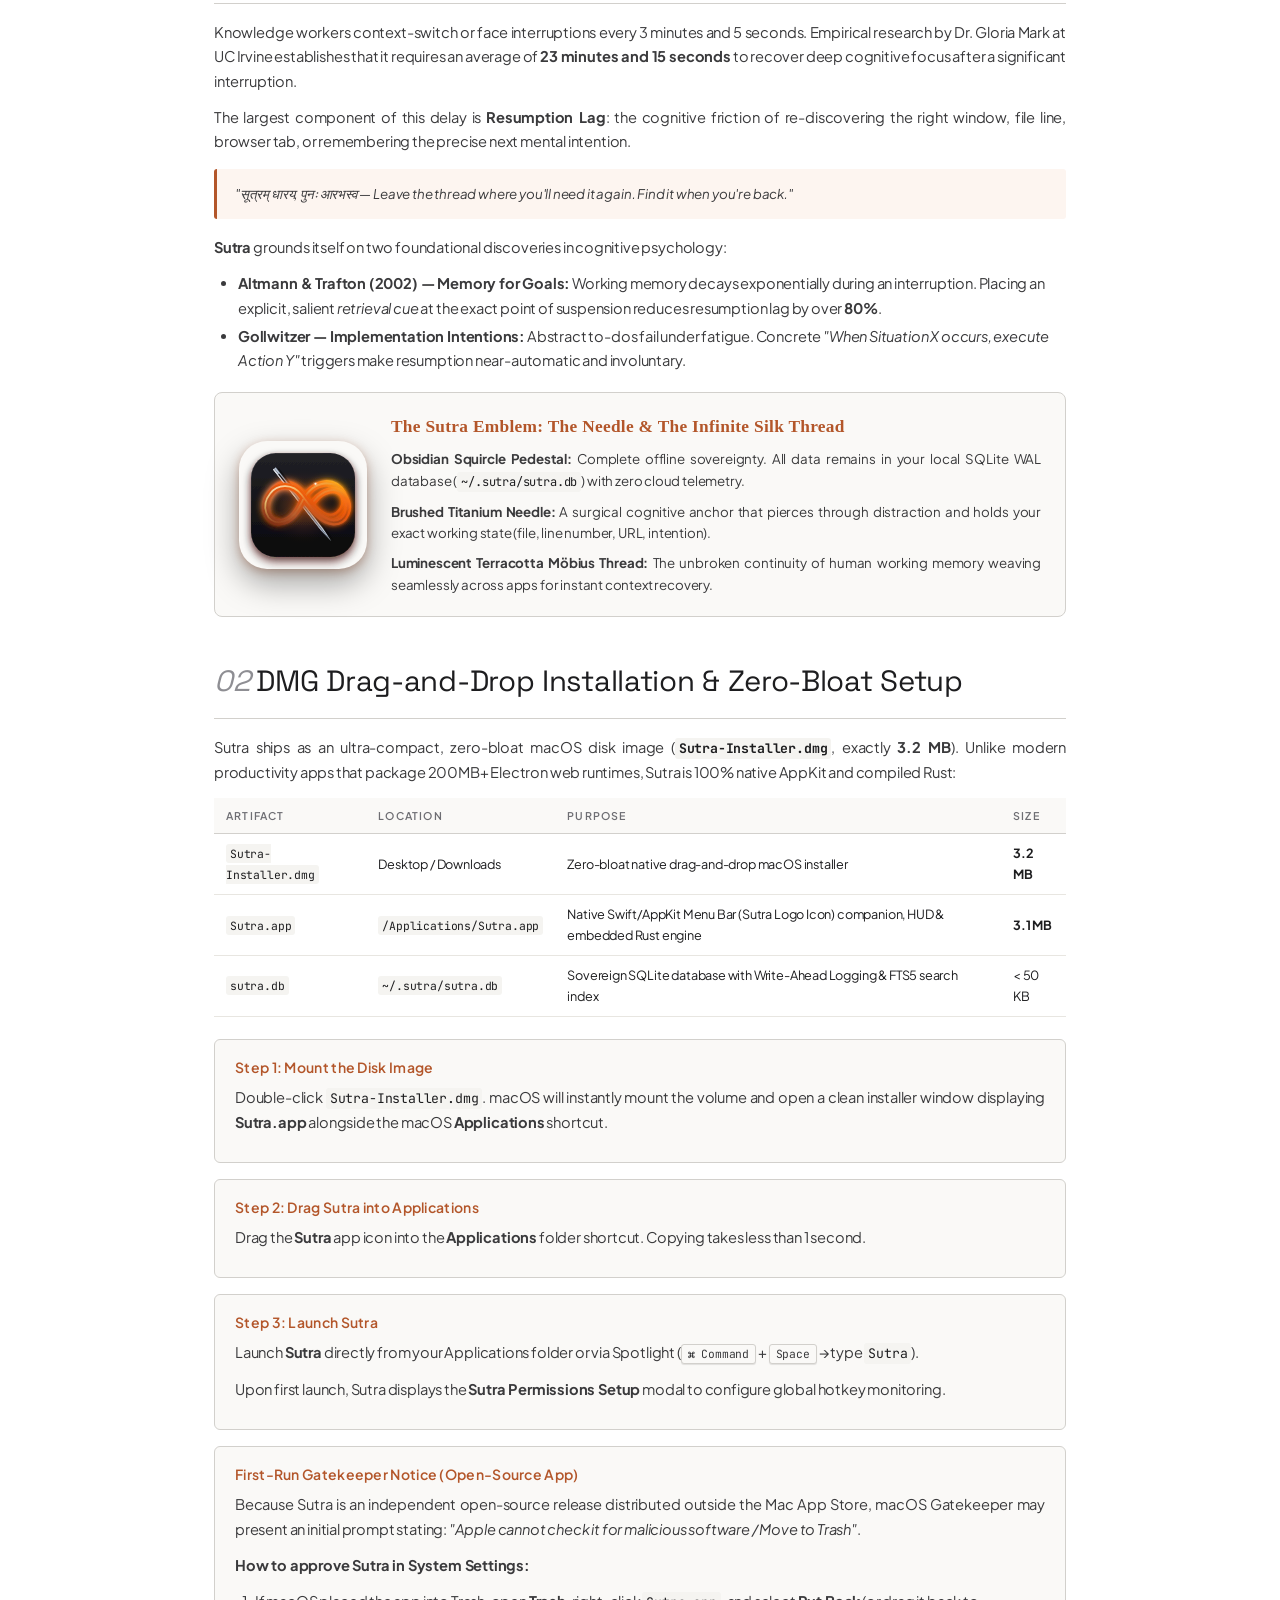
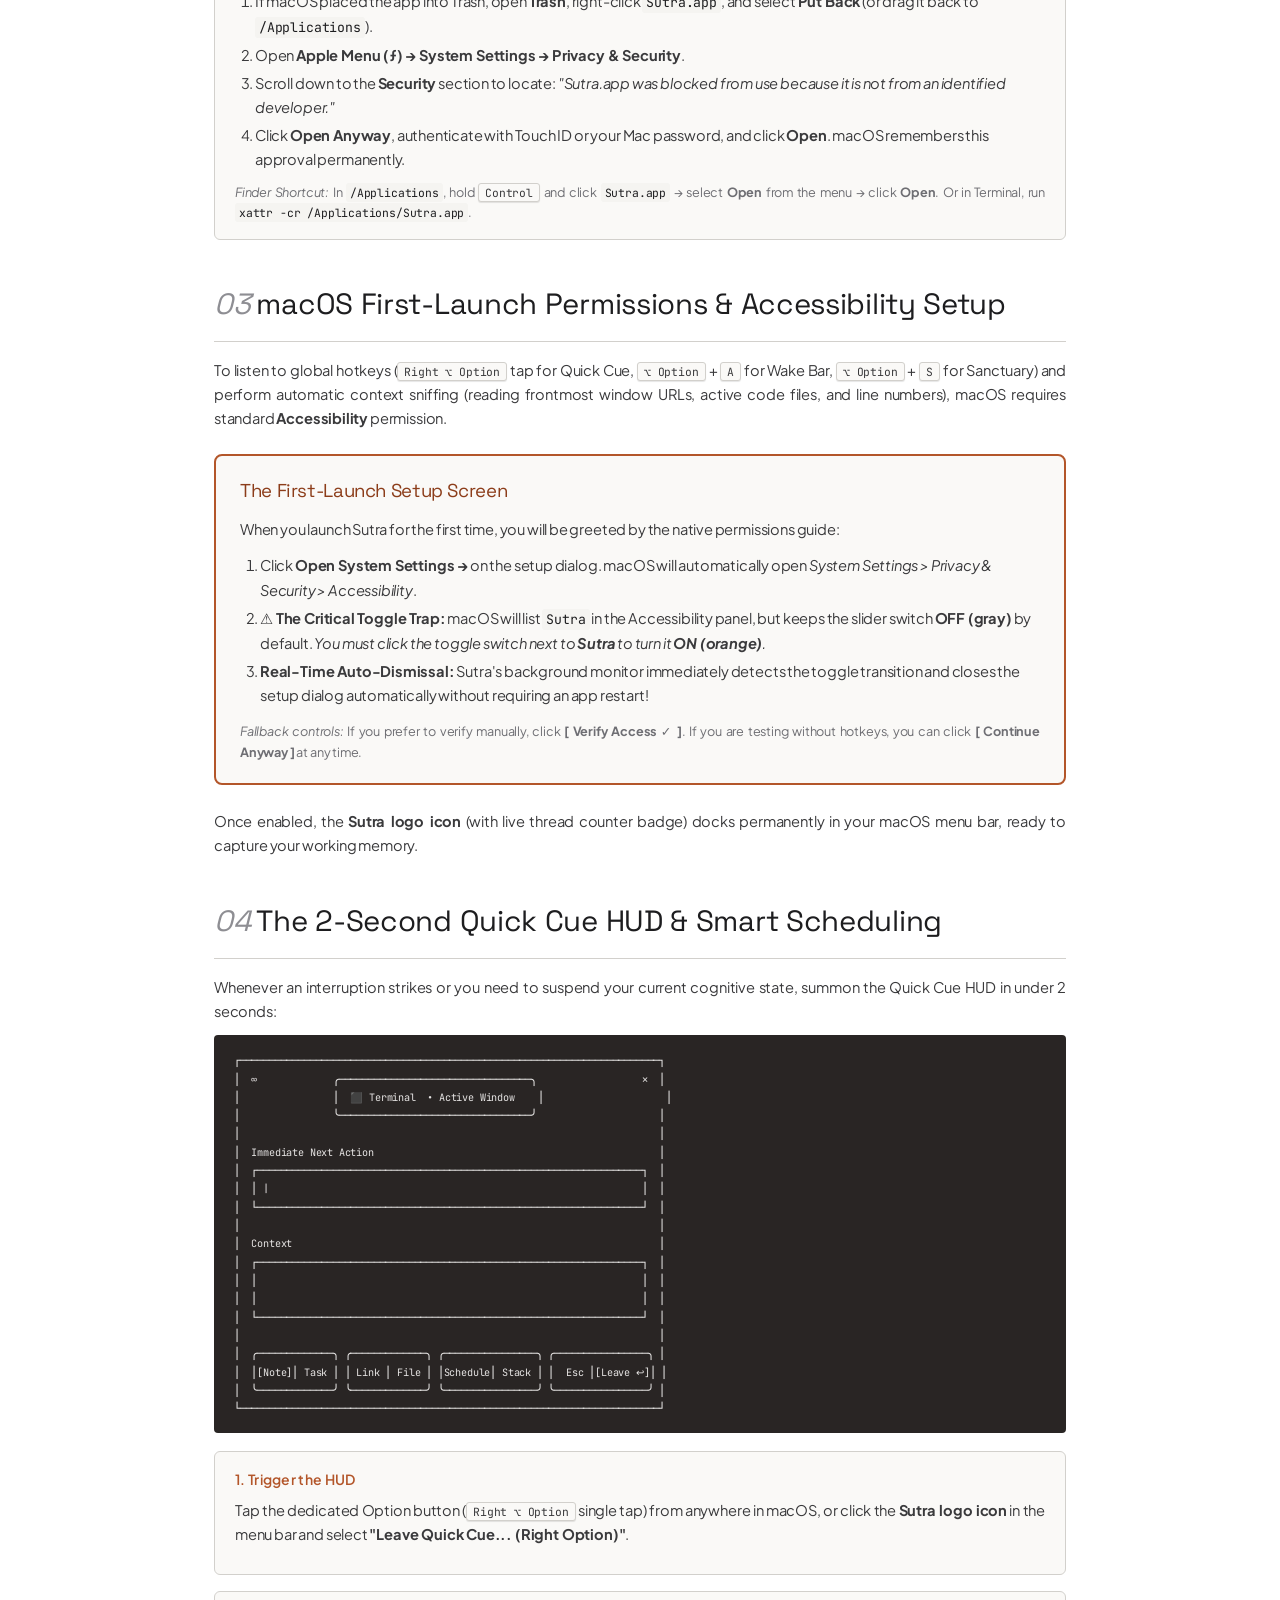
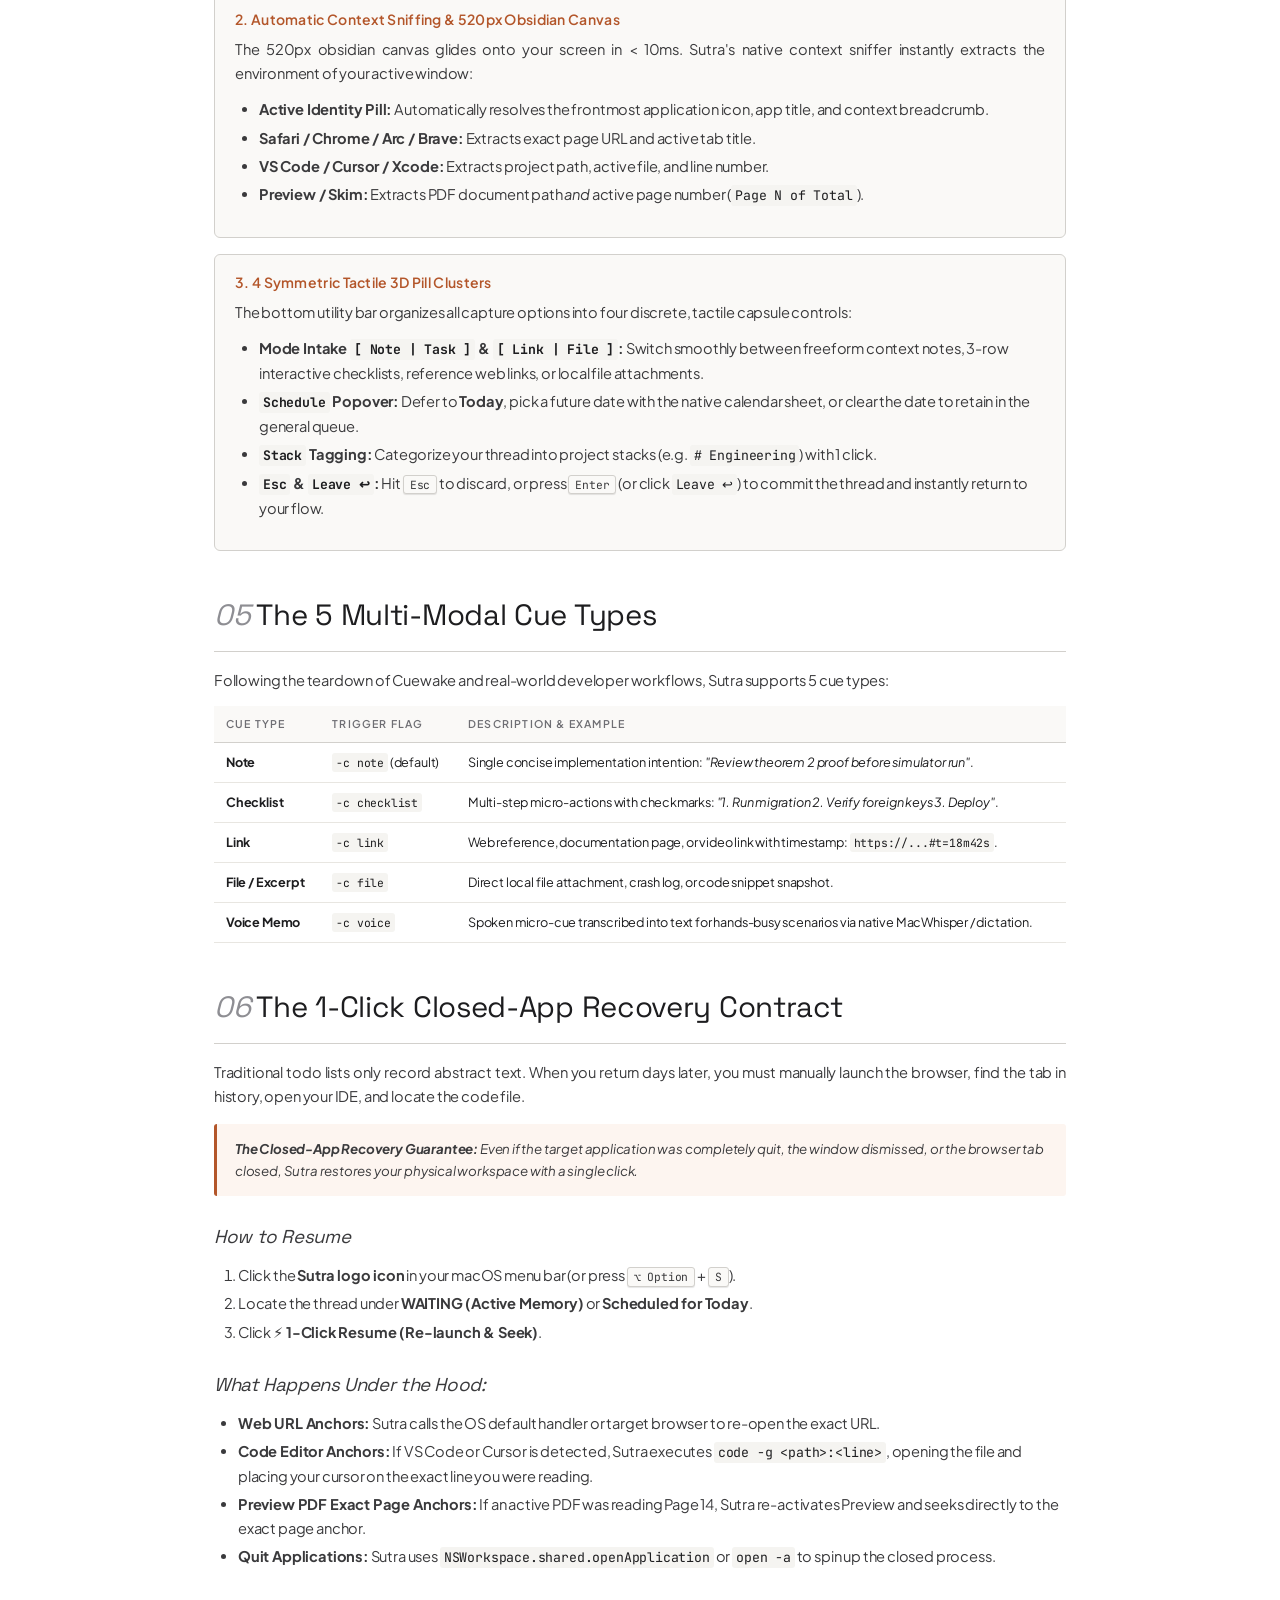
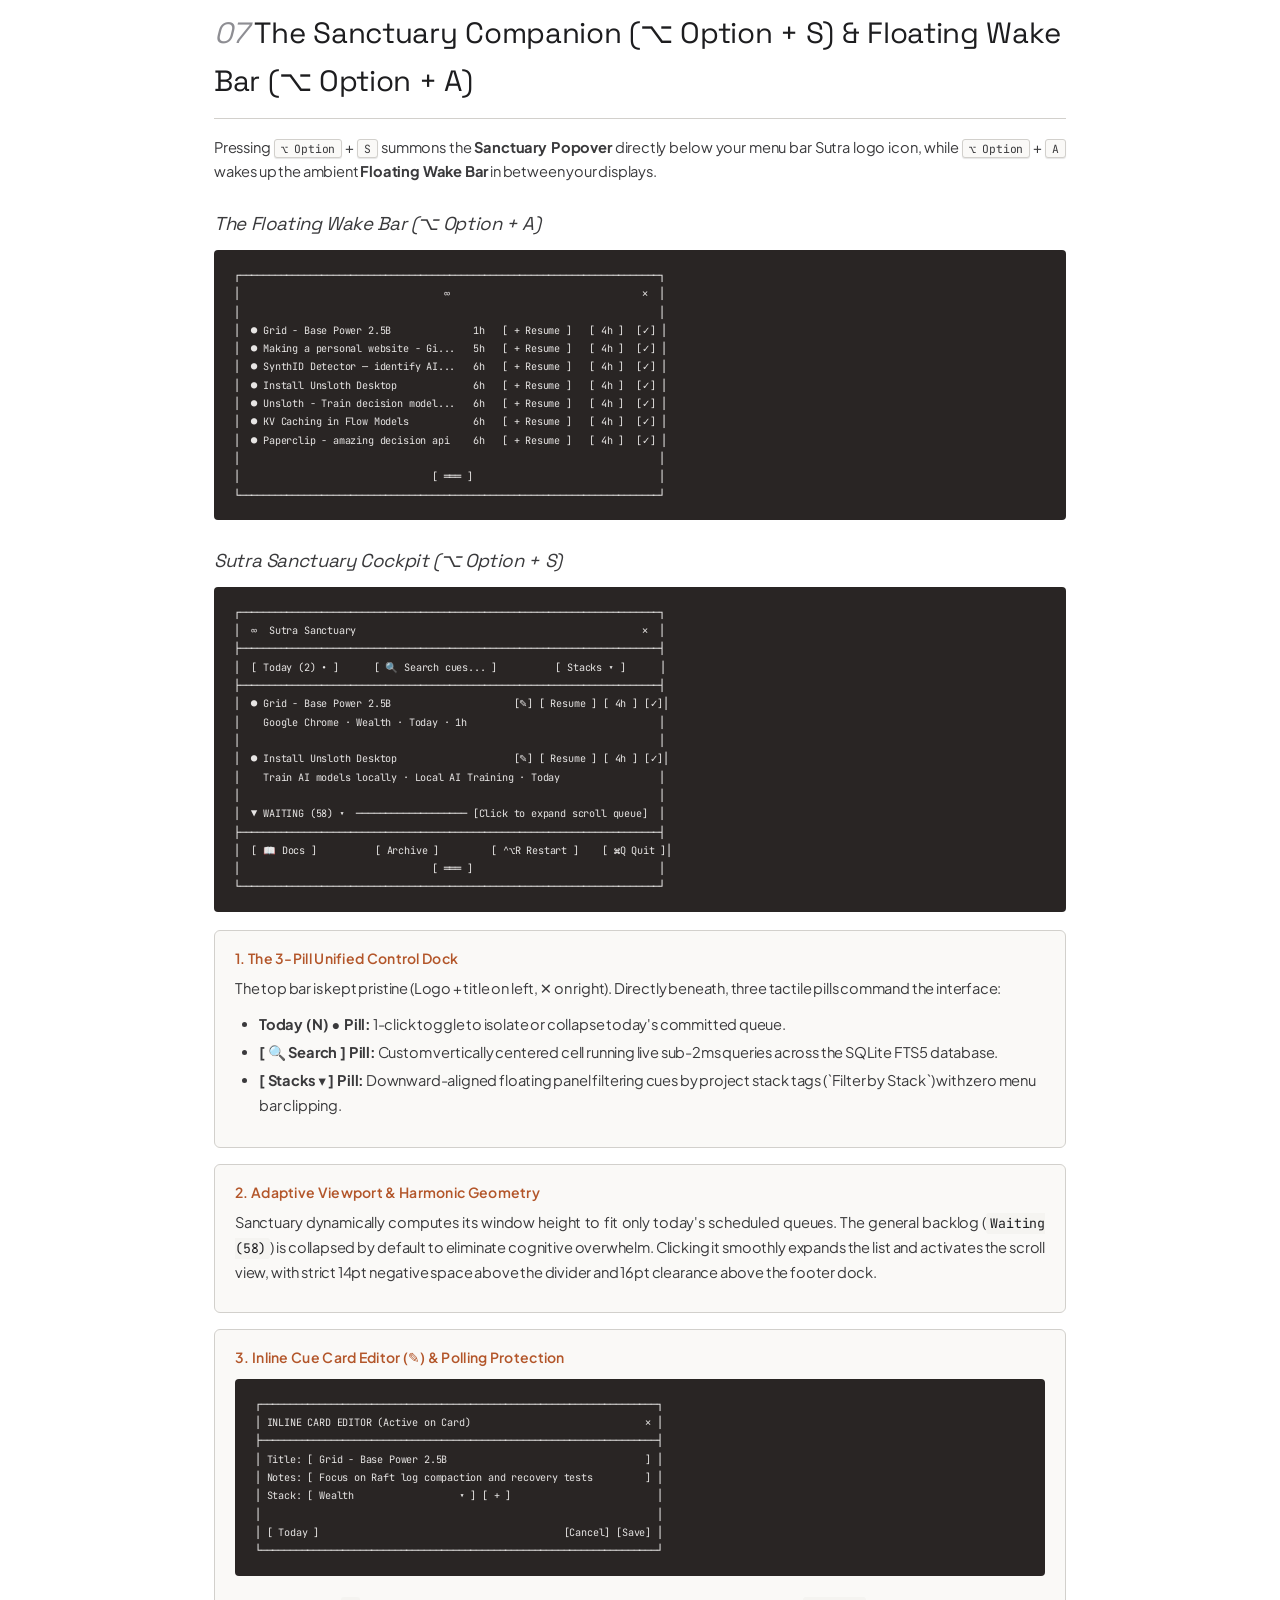
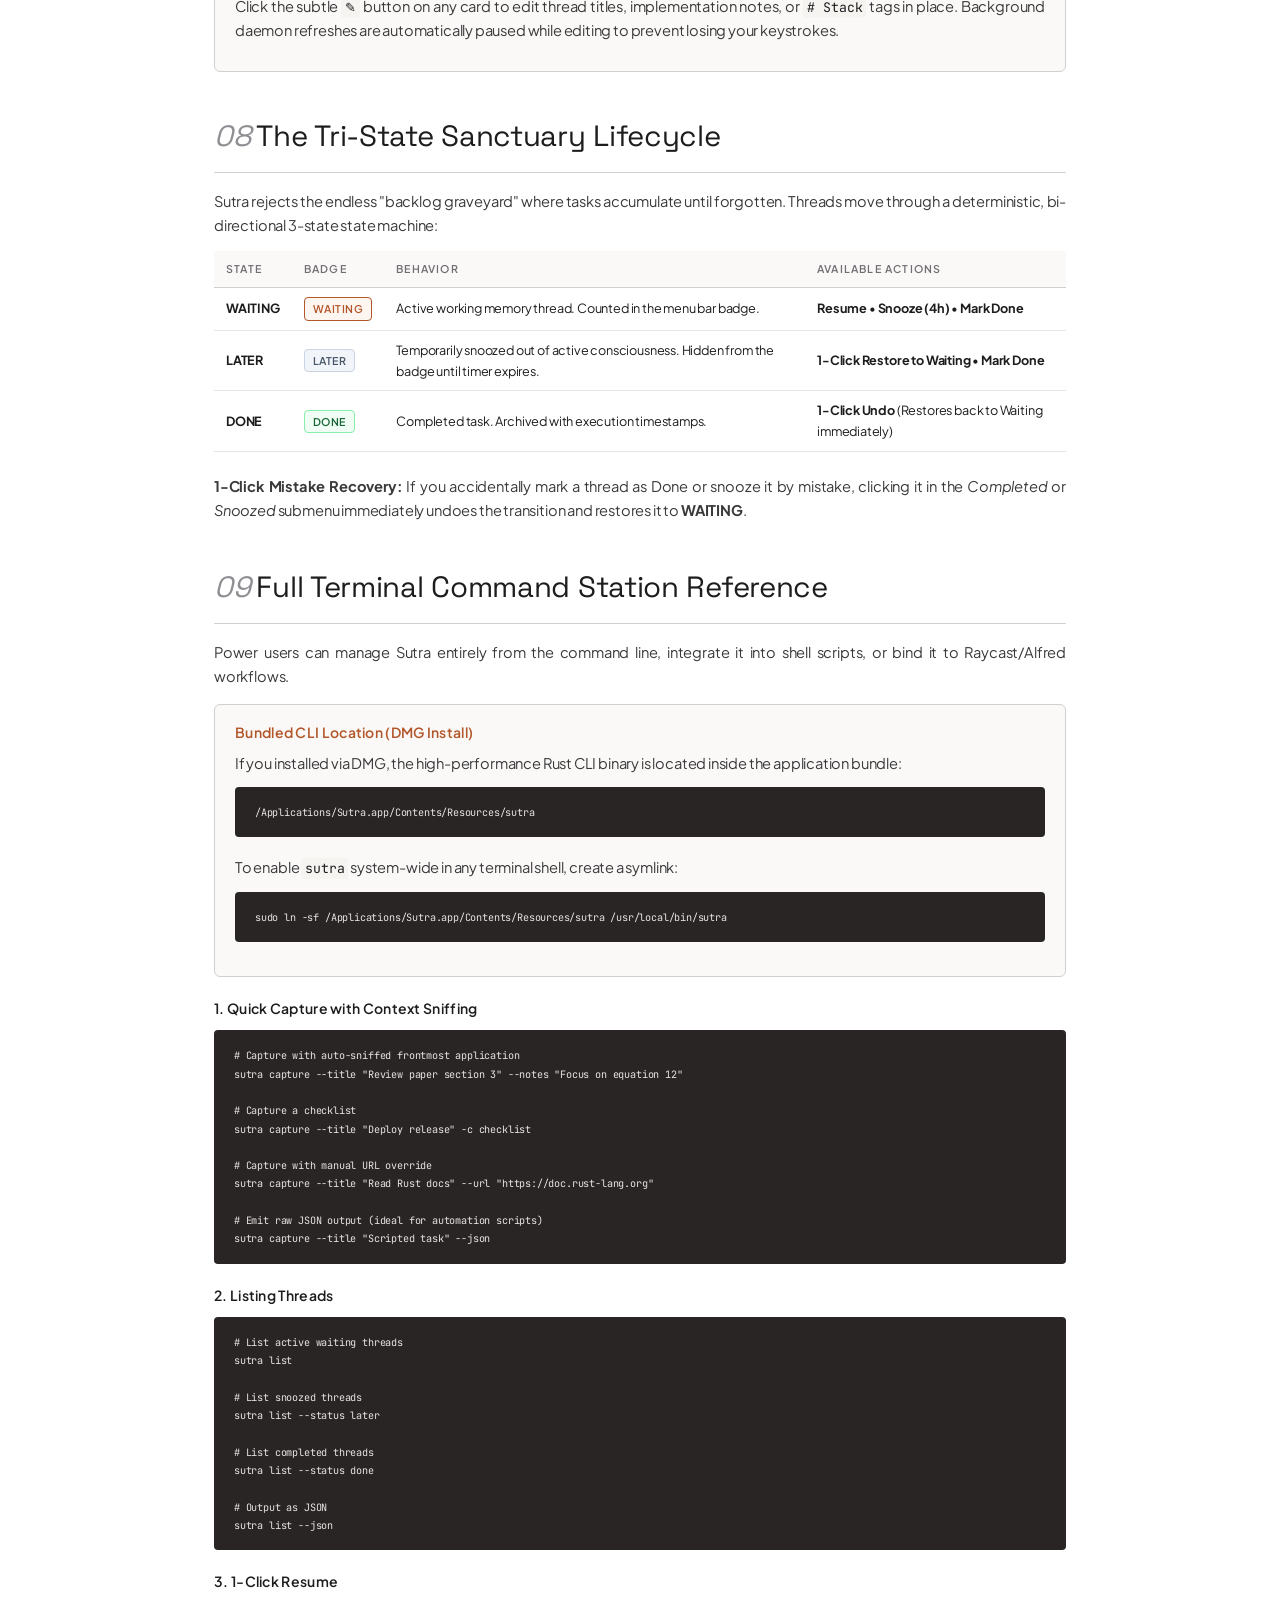
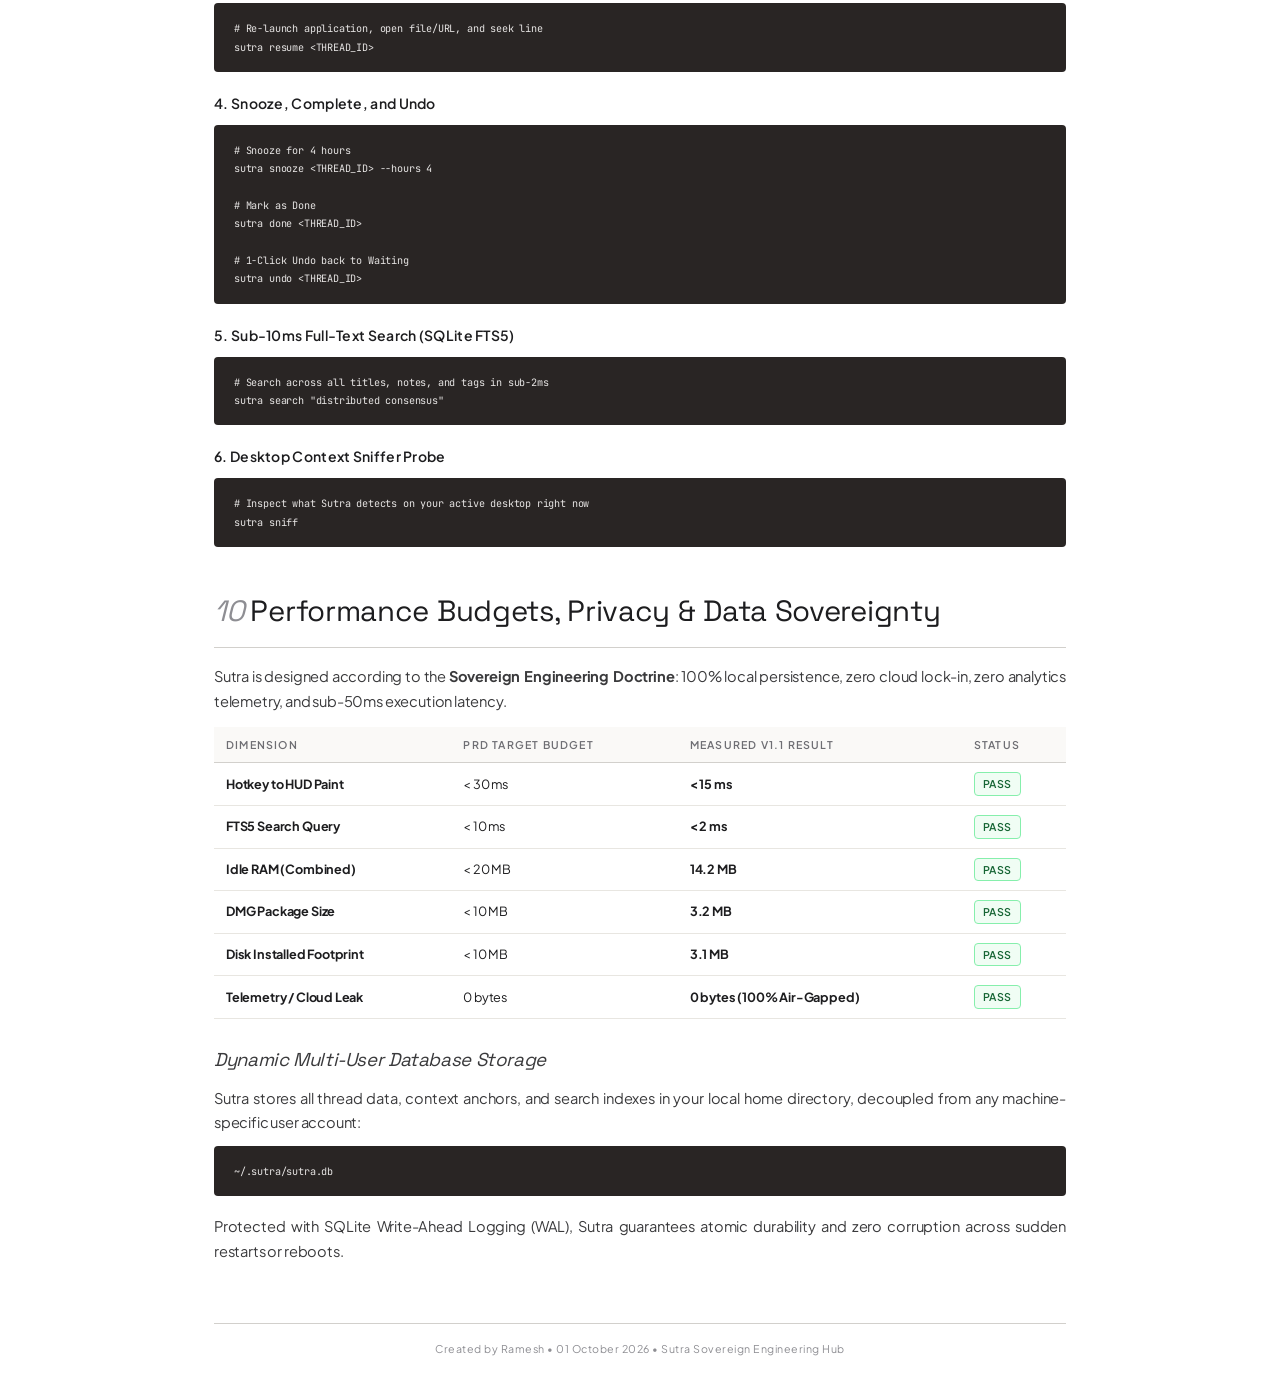
==== commit 984f004b: "v1.0.0: Sutra — Sovereign Attention Thread & Context-Waking Engine" ====
--- a/bin/Sutra.app/Contents/Resources/USER_GUIDE.html
+++ b/bin/Sutra.app/Contents/Resources/USER_GUIDE.html
@@ -4,6 +4,9 @@
   <meta charset="UTF-8">
   <meta name="viewport" content="width=device-width, initial-scale=1.0">
   <title>SUTRA — Sovereign Attention Thread & Context-Waking Engine (Master Guide)</title>
+    <link rel="preconnect" href="https://fonts.googleapis.com">
+  <link rel="preconnect" href="https://fonts.gstatic.com" crossorigin>
+  <link href="https://fonts.googleapis.com/css2?family=JetBrains+Mono:ital,wght@0,400;0,500;0,600;0,700;1,400&family=Plus+Jakarta+Sans:wght@400;500;600;700;800&family=Space+Grotesk:wght@500;600;700;800&display=swap" rel="stylesheet">
   <style>
 :root {
   --ink: #1d1d1f;
@@ -33,7 +36,8 @@
   @bottom-left { content: attr(data-doc-title); font-family: system-ui; font-size: 8pt; color: #8e8e93; }
 }
 body {
-  font-family: -apple-system, 'SF Pro Text', 'Helvetica Neue', 'Segoe UI', system-ui, sans-serif;
+  font-family: 'Plus Jakarta Sans', -apple-system, BlinkMacSystemFont, 'Segoe UI', system-ui, sans-serif;
+  letter-spacing: -0.012em;
   font-size: 11pt;
   line-height: 1.65;
   color: var(--ink);
@@ -71,7 +75,8 @@
   margin-bottom: 20px;
 }
 .cover h1 {
-  font-family: Georgia, serif;
+  font-family: 'Space Grotesk', Georgia, serif;
+  letter-spacing: -0.03em;
   font-size: 38pt;
   font-weight: 400;
   line-height: 1.08;
@@ -184,7 +189,8 @@
   color: var(--accent);
 }
 h1 {
-  font-family: Georgia, serif;
+  font-family: 'Space Grotesk', Georgia, serif;
+  letter-spacing: -0.025em;
   font-size: 22pt;
   font-weight: 400;
   color: var(--ink);
@@ -201,7 +207,8 @@
   margin-right: 6px;
 }
 h2 {
-  font-family: Georgia, serif;
+  font-family: 'Space Grotesk', Georgia, serif;
+  letter-spacing: -0.02em;
   font-size: 14pt;
   font-weight: 400;
   font-style: italic;
@@ -352,9 +359,71 @@
 @media print {
   .toc-search { display: none; }
 }
-  </style>
+  
+pre, code, kbd, .monospace { font-family: 'JetBrains Mono', 'SF Mono', Menlo, Consolas, monospace !important; }
+
+    /* ═══════════════════════════════════════════════════════════════════
+       UNIVERSAL MAGNETIC CURSOR ORB (Continuum Sanctuary Physics)
+       ═══════════════════════════════════════════════════════════════════ */
+    @media (hover: hover) and (pointer: fine) {
+      body, a, button, select, input, textarea, [role="button"], .sidebar-nav-item, .card, .toc a {
+        cursor: none !important;
+      }
+      .cursor-orb {
+        position: fixed;
+        top: 0;
+        left: 0;
+        width: 14px;
+        height: 14px;
+        border-radius: 50%;
+        pointer-events: none;
+        z-index: 999999;
+        transform: translate(-50%, -50%);
+        background: rgba(179, 86, 42, 0.15);
+        border: 1.5px solid rgba(179, 86, 42, 0.65);
+        backdrop-filter: blur(2px) saturate(130%);
+        -webkit-backdrop-filter: blur(2px) saturate(130%);
+        box-shadow: 0 2px 8px rgba(179, 86, 42, 0.22);
+        transition: width 0.22s cubic-bezier(0.16, 1, 0.3, 1),
+                    height 0.22s cubic-bezier(0.16, 1, 0.3, 1),
+                    background-color 0.2s ease,
+                    border-color 0.2s ease,
+                    box-shadow 0.2s ease,
+                    opacity 0.2s ease;
+        display: flex;
+        align-items: center;
+        justify-content: center;
+        opacity: 0;
+      }
+      .cursor-orb::after {
+        content: "";
+        width: 4px;
+        height: 4px;
+        border-radius: 50%;
+        background: var(--accent, #b3562a);
+        transition: transform 0.2s cubic-bezier(0.16, 1, 0.3, 1), background-color 0.2s ease;
+      }
+      .cursor-orb.visible { opacity: 1; }
+      .cursor-orb.hovering {
+        width: 28px;
+        height: 28px;
+        background: rgba(179, 86, 42, 0.22);
+        border-color: rgba(179, 86, 42, 0.9);
+        box-shadow: 0 0 16px rgba(179, 86, 42, 0.38);
+      }
+      .cursor-orb.hovering::after {
+        transform: scale(1.4);
+        background: var(--accent-dark, #8c3d1a);
+      }
+      .cursor-orb.clicking {
+        transform: translate(-50%, -50%) scale(0.85);
+      }
+    }
+
+</style>
 </head>
 <body data-doc-title="SUTRA — Complete Operational Guide">
+  <div class="cursor-orb" id="cursorOrb"></div>
 
   <section class="cover">
     <div style="display: flex; align-items: center; gap: 24px; margin-bottom: 28px;">
@@ -365,7 +434,7 @@
       </div>
     </div>
     <h1>SUTRA: OPERATIONAL USER GUIDE</h1>
-    <div class="cover-subtitle">Complete End-User Manual, DMG First-Launch Protocol &amp; Context-Waking OS for macOS v1.1</div>
+    <div class="cover-subtitle">“सूत्रम् धारय, पुनः आरभस्व” — Leave the thread where you'll need it again. Find it when you're back. (macOS v1.2)</div>
     <div class="cover-meta">
       <strong>Author:</strong> Ramesh Choudhary<br>
       <strong>Product:</strong> Sutra macOS v1.1 Universal Release (3.2 MB DMG)<br>
@@ -383,10 +452,10 @@
         <option value="#sec-01">01. Cognitive Foundation: Eliminating Resumption Lag</option>
         <option value="#sec-02">02. DMG Drag-and-Drop Installation &amp; Zero-Bloat Setup</option>
         <option value="#sec-03">03. macOS First-Launch Permissions &amp; Accessibility Setup</option>
-        <option value="#sec-04">04. The 2-Second Quick Cue HUD &amp; Smart Scheduling (⌃⌥Space)</option>
+        <option value="#sec-04">04. The 2-Second Quick Cue HUD &amp; Smart Scheduling (Right ⌥ Option Tap)</option>
         <option value="#sec-05">05. The 5 Multi-Modal Cue Types</option>
         <option value="#sec-06">06. The 1-Click Closed-App Recovery Contract</option>
-        <option value="#sec-07">07. The Sanctuary Companion: Search &amp; Today's Accordion (⌃⌥S)</option>
+        <option value="#sec-07">07. The Sanctuary Companion (⌥ Option + S) &amp; Floating Wake Bar (⌥ Option + A)</option>
         <option value="#sec-08">08. The Tri-State Sanctuary Lifecycle (Waiting ⇄ Later ⇄ Done)</option>
         <option value="#sec-09">09. Full Terminal Command Station Reference (sutra CLI)</option>
         <option value="#sec-10">10. Performance Budgets, Privacy &amp; Data Sovereignty</option>
@@ -397,10 +466,10 @@
       <li><a href="#sec-01">Cognitive Foundation: Eliminating Resumption Lag</a></li>
       <li><a href="#sec-02">DMG Drag-and-Drop Installation &amp; Zero-Bloat Setup</a></li>
       <li><a href="#sec-03">macOS First-Launch Permissions &amp; Accessibility Setup</a></li>
-      <li><a href="#sec-04">The 2-Second Quick Cue HUD &amp; Smart Scheduling (⌃⌥Space)</a></li>
+      <li><a href="#sec-04">The 2-Second Quick Cue HUD &amp; Smart Scheduling (Right ⌥ Option Tap)</a></li>
       <li><a href="#sec-05">The 5 Multi-Modal Cue Types</a></li>
       <li><a href="#sec-06">The 1-Click Closed-App Recovery Contract</a></li>
-      <li><a href="#sec-07">The Sanctuary Companion: Search &amp; Today's Accordion (⌃⌥S)</a></li>
+      <li><a href="#sec-07">The Sanctuary Companion (⌥ Option + S) &amp; Floating Wake Bar (⌥ Option + A)</a></li>
       <li><a href="#sec-08">The Tri-State Sanctuary Lifecycle (Waiting ⇄ Later ⇄ Done)</a></li>
       <li><a href="#sec-09">Full Terminal Command Station Reference (sutra CLI)</a></li>
       <li><a href="#sec-10">Performance Budgets, Privacy &amp; Data Sovereignty</a></li>
@@ -504,13 +573,32 @@
         Upon first launch, Sutra displays the <strong>Sutra Permissions Setup</strong> modal to configure global hotkey monitoring.
       </p>
     </div>
+
+    <div class="step-card">
+      <h3>First-Run Gatekeeper Notice (Open-Source App)</h3>
+      <p>
+        Because Sutra is an independent open-source release distributed outside the Mac App Store, macOS Gatekeeper may present an initial prompt stating: <em>"Apple cannot check it for malicious software / Move to Trash"</em>.
+      </p>
+      <p>
+        <strong>How to approve Sutra in System Settings:</strong>
+      </p>
+      <ol style="margin-left: 20px; margin-bottom: 10px;">
+        <li>If macOS placed the app into Trash, open <strong>Trash</strong>, right-click <code>Sutra.app</code>, and select <strong>Put Back</strong> (or drag it back to <code>/Applications</code>).</li>
+        <li>Open <strong>Apple Menu (&fnof;) &rarr; System Settings &rarr; Privacy &amp; Security</strong>.</li>
+        <li>Scroll down to the <strong>Security</strong> section to locate: <em>"Sutra.app was blocked from use because it is not from an identified developer."</em></li>
+        <li>Click <strong>Open Anyway</strong>, authenticate with Touch ID or your Mac password, and click <strong>Open</strong>. macOS remembers this approval permanently.</li>
+      </ol>
+      <p style="font-size: 9.5pt; color: var(--ink-muted); margin-bottom: 0;">
+        <em>Finder Shortcut:</em> In <code>/Applications</code>, hold <kbd>Control</kbd> and click <code>Sutra.app</code> &rarr; select <strong>Open</strong> from the menu &rarr; click <strong>Open</strong>. Or in Terminal, run <code>xattr -cr /Applications/Sutra.app</code>.
+      </p>
+    </div>
   </section>
 
   <!-- SECTION 03 -->
   <section id="sec-03">
     <h1><span class="num">03</span>macOS First-Launch Permissions &amp; Accessibility Setup</h1>
     <p>
-      To listen to global hotkeys (<kbd>⌃⌥Space</kbd>, <kbd>⌃⌥S</kbd>) and perform automatic context sniffing (reading frontmost window URLs, active code files, and line numbers), macOS requires standard <strong>Accessibility</strong> permission.
+      To listen to global hotkeys (<kbd>Right ⌥ Option</kbd> tap for Quick Cue, <kbd>⌥ Option</kbd> + <kbd>A</kbd> for Wake Bar, <kbd>⌥ Option</kbd> + <kbd>S</kbd> for Sanctuary) and perform automatic context sniffing (reading frontmost window URLs, active code files, and line numbers), macOS requires standard <strong>Accessibility</strong> permission.
     </p>
 
     <div class="builder-box">
@@ -535,57 +623,61 @@
   <section id="sec-04">
     <h1><span class="num">04</span>The 2-Second Quick Cue HUD &amp; Smart Scheduling</h1>
     <p>
-      Whenever an interruption strikes or you need to suspend your current cognitive state, summon the HUD in under 2 seconds:
-    </p>
+      Whenever an interruption strikes or you need to suspend your current cognitive state, summon the Quick Cue HUD in under 2 seconds:
+    </p>
+
+    <pre><code>┌────────────────────────────────────────────────────────────────────────┐
+│  ∞             ╭─────────────────────────────────╮                  ✕  │
+│                │  ⬛ Terminal  • Active Window    │                     │
+│                ╰─────────────────────────────────╯                     │
+│                                                                        │
+│  Immediate Next Action                                                 │
+│  ┌──────────────────────────────────────────────────────────────────┐  │
+│  │ |                                                                │  │
+│  └──────────────────────────────────────────────────────────────────┘  │
+│                                                                        │
+│  Context                                                               │
+│  ┌──────────────────────────────────────────────────────────────────┐  │
+│  │                                                                  │  │
+│  │                                                                  │  │
+│  └──────────────────────────────────────────────────────────────────┘  │
+│                                                                        │
+│  ╭─────────────╮ ╭─────────────╮ ╭────────────────╮ ╭────────────────╮ │
+│  │[Note]│ Task │ │ Link │ File │ │Schedule│ Stack │ │  Esc │[Leave ↩]│ │
+│  ╰─────────────╯ ╰─────────────╯ ╰────────────────╯ ╰────────────────╯ │
+└────────────────────────────────────────────────────────────────────────┘</code></pre>
 
     <div class="step-card">
       <h3>1. Trigger the HUD</h3>
       <p>
-        Press the global shortcut <kbd>⌃ Control</kbd> + <kbd>⌥ Option</kbd> + <kbd>Space</kbd> from anywhere in macOS, or click the <strong>Sutra logo icon</strong> in the menu bar and select <strong>"Leave Quick Cue... (⌃⌥Space)"</strong>.
+        Tap the dedicated Option button (<kbd>Right ⌥ Option</kbd> single tap) from anywhere in macOS, or click the <strong>Sutra logo icon</strong> in the menu bar and select <strong>"Leave Quick Cue... (Right Option)"</strong>.
       </p>
     </div>
 
     <div class="step-card">
-      <h3>2. Automatic Context Sniffing</h3>
-      <p>
-        The 504px dark frosted-glass HUD glides onto your screen in &lt; 15ms. Sutra's native context sniffer instantly extracts the environment of your active window:
+      <h3>2. Automatic Context Sniffing &amp; 520px Obsidian Canvas</h3>
+      <p>
+        The 520px obsidian canvas glides onto your screen in &lt; 10ms. Sutra's native context sniffer instantly extracts the environment of your active window:
       </p>
       <ul>
+        <li><strong>Active Identity Pill:</strong> Automatically resolves the frontmost application icon, app title, and context breadcrumb.</li>
         <li><strong>Safari / Chrome / Arc / Brave:</strong> Extracts exact page URL and active tab title.</li>
         <li><strong>VS Code / Cursor / Xcode:</strong> Extracts project path, active file, and line number.</li>
-        <li><strong>Finder:</strong> Extracts current POSIX directory path and selected files.</li>
-        <li><strong>Preview / Skim:</strong> Extracts PDF document path.</li>
+        <li><strong>Preview / Skim:</strong> Extracts PDF document path <em>and</em> active page number (<code>Page N of Total</code>).</li>
       </ul>
-      <p>
-        A live context pill (e.g. <code>📍 Safari: github.com/raman/sutra</code>) confirms the spatial anchor.
-      </p>
     </div>
 
     <div class="step-card">
-      <h3>3. Smart Scheduling Trigger</h3>
-      <p>
-        Need to defer this thread to a specific day? Click the clean <strong>Schedule</strong> button on the toolbar:
+      <h3>3. 4 Symmetric Tactile 3D Pill Clusters</h3>
+      <p>
+        The bottom utility bar organizes all capture options into four discrete, tactile capsule controls:
       </p>
       <ul>
-        <li><strong>Today:</strong> Pins the thread to today's focus bundle.</li>
-        <li><strong>Pick Date...:</strong> Opens a native calendar sheet to choose any future date.</li>
-        <li><strong>Clear Date:</strong> Resets the thread to standard un-dated waiting queue.</li>
+        <li><strong>Mode Intake <code>[ Note | Task ]</code> &amp; <code>[ Link | File ]</code>:</strong> Switch smoothly between freeform context notes, 3-row interactive checklists, reference web links, or local file attachments.</li>
+        <li><strong><code>Schedule</code> Popover:</strong> Defer to <strong>Today</strong>, pick a future date with the native calendar sheet, or clear the date to retain in the general queue.</li>
+        <li><strong><code>Stack</code> Tagging:</strong> Categorize your thread into project stacks (e.g. <code># Engineering</code>) with 1 click.</li>
+        <li><strong><code>Esc</code> &amp; <code>Leave ↩</code>:</strong> Hit <kbd>Esc</kbd> to discard, or press <kbd>Enter</kbd> (or click <code>Leave ↩</code>) to commit the thread and instantly return to your flow.</li>
       </ul>
-      <p style="font-size: 9.5pt; color: var(--ink-muted); margin-bottom: 0;">
-        <em>Designed for professionals:</em> The schedule dropdown is clean and text-focused (zero distracting emojis).
-      </p>
-    </div>
-
-    <div class="step-card">
-      <h3>4. Commit the Implementation Intention</h3>
-      <p>
-        Type the single next physical action to execute upon returning:
-      </p>
-      <pre><code>What's the immediate next action?
-Fix zero-denominator guard on line 142 of engine.rs</code></pre>
-      <p>
-        Press <kbd>Enter</kbd> (<code>⏎ Leave Thread</code>). The HUD dismisses in &lt; 30ms, saves your context, and increments the menu bar badge.
-      </p>
     </div>
   </section>
 
@@ -645,7 +737,7 @@
 
     <h2>How to Resume</h2>
     <ol>
-      <li>Click the <strong>Sutra logo icon</strong> in your macOS menu bar (or press <kbd>⌃ Control</kbd> + <kbd>⌥ Option</kbd> + <kbd>S</kbd>).</li>
+      <li>Click the <strong>Sutra logo icon</strong> in your macOS menu bar (or press <kbd>⌥ Option</kbd> + <kbd>S</kbd>).</li>
       <li>Locate the thread under <strong>WAITING (Active Memory)</strong> or <strong>Scheduled for Today</strong>.</li>
       <li>Click <strong>⚡ 1-Click Resume (Re-launch &amp; Seek)</strong>.</li>
     </ol>
@@ -654,39 +746,84 @@
     <ul>
       <li><strong>Web URL Anchors:</strong> Sutra calls the OS default handler or target browser to re-open the exact URL.</li>
       <li><strong>Code Editor Anchors:</strong> If VS Code or Cursor is detected, Sutra executes <code>code -g &lt;path&gt;:&lt;line&gt;</code>, opening the file and placing your cursor on the exact line you were reading.</li>
+      <li><strong>Preview PDF Exact Page Anchors:</strong> If an active PDF was reading Page 14, Sutra re-activates Preview and seeks directly to the exact page anchor.</li>
       <li><strong>Quit Applications:</strong> Sutra uses <code>NSWorkspace.shared.openApplication</code> or <code>open -a</code> to spin up the closed process.</li>
     </ul>
   </section>
 
   <!-- SECTION 07 -->
   <section id="sec-07">
-    <h1><span class="num">07</span>The Sanctuary Companion: Interactive Search &amp; Today's Accordion</h1>
-    <p>
-      Pressing <kbd>⌃ Control</kbd> + <kbd>⌥ Option</kbd> + <kbd>S</kbd> summons the <strong>Sanctuary Popover</strong> directly below your menu bar Sutra logo icon. The Sanctuary serves as your live cognitive dashboard.
-    </p>
+    <h1><span class="num">07</span>The Sanctuary Companion (⌥ Option + S) &amp; Floating Wake Bar (⌥ Option + A)</h1>
+    <p>
+      Pressing <kbd>⌥ Option</kbd> + <kbd>S</kbd> summons the <strong>Sanctuary Popover</strong> directly below your menu bar Sutra logo icon, while <kbd>⌥ Option</kbd> + <kbd>A</kbd> wakes up the ambient <strong>Floating Wake Bar</strong> in between your displays.
+    </p>
+
+    <h2>The Floating Wake Bar (⌥ Option + A)</h2>
+    <pre><code>┌────────────────────────────────────────────────────────────────────────┐
+│                                   ∞                                 ✕  │
+│                                                                        │
+│  ● Grid - Base Power 2.5B              1h   [ + Resume ]   [ 4h ]  [✓] │
+│  ● Making a personal website - Gi...   5h   [ + Resume ]   [ 4h ]  [✓] │
+│  ● SynthID Detector — identify AI...   6h   [ + Resume ]   [ 4h ]  [✓] │
+│  ● Install Unsloth Desktop             6h   [ + Resume ]   [ 4h ]  [✓] │
+│  ● Unsloth - Train decision model...   6h   [ + Resume ]   [ 4h ]  [✓] │
+│  ● KV Caching in Flow Models           6h   [ + Resume ]   [ 4h ]  [✓] │
+│  ● Paperclip - amazing decision api    6h   [ + Resume ]   [ 4h ]  [✓] │
+│                                                                        │
+│                                 [ ═══ ]                                │
+└────────────────────────────────────────────────────────────────────────┘</code></pre>
+
+    <h2>Sutra Sanctuary Cockpit (⌥ Option + S)</h2>
+    <pre><code>┌────────────────────────────────────────────────────────────────────────┐
+│  ∞  Sutra Sanctuary                                                 ✕  │
+├────────────────────────────────────────────────────────────────────────┤
+│  [ Today (2) • ]      [ 🔍 Search cues... ]          [ Stacks ▾ ]      │
+├────────────────────────────────────────────────────────────────────────┤
+│  ● Grid - Base Power 2.5B                     [✎] [ Resume ] [ 4h ] [✓]│
+│    Google Chrome · Wealth · Today · 1h                                 │
+│                                                                        │
+│  ● Install Unsloth Desktop                    [✎] [ Resume ] [ 4h ] [✓]│
+│    Train AI models locally · Local AI Training · Today                 │
+│                                                                        │
+│  ▼ WAITING (58) ▾  ─────────────────── [Click to expand scroll queue]  │
+├────────────────────────────────────────────────────────────────────────┤
+│  [ 📖 Docs ]          [ Archive ]         [ ^⌥R Restart ]    [ ⌘Q Quit ]│
+│                                 [ ═══ ]                                │
+└────────────────────────────────────────────────────────────────────────┘</code></pre>
 
     <div class="step-card">
-      <h3>1. Real-Time Interactive Search</h3>
-      <p>
-        Click directly on the search bar at the top of the Sanctuary popover and type any keyword:
+      <h3>1. The 3-Pill Unified Control Dock</h3>
+      <p>
+        The top bar is kept pristine (Logo + title on left, ✕ on right). Directly beneath, three tactile pills command the interface:
       </p>
       <ul>
-        <li>Instantly queries the embedded SQLite FTS5 index in <strong>sub-2 milliseconds</strong>.</li>
-        <li>Filters live across thread titles, implementation notes, captured URLs, and workspace file paths.</li>
-        <li>Press <kbd>Esc</kbd> to clear search and restore full thread view.</li>
+        <li><strong>Today (N) • Pill:</strong> 1-click toggle to isolate or collapse today's committed queue.</li>
+        <li><strong>[ 🔍 Search ] Pill:</strong> Custom vertically centered cell running live sub-2ms queries across the SQLite FTS5 database.</li>
+        <li><strong>[ Stacks ▾ ] Pill:</strong> Downward-aligned floating panel filtering cues by project stack tags (`Filter by Stack`) with zero menu bar clipping.</li>
       </ul>
     </div>
 
     <div class="step-card">
-      <h3>2. "📅 Scheduled for Today" Collapsible Accordion</h3>
-      <p>
-        Threads scheduled for the current date are automatically detected and bundled into a dedicated high-priority bar at the very top of Sanctuary:
-      </p>
-      <ul>
-        <li><strong>Focus Isolation:</strong> Keeps today's committed work separate from the general waiting backlog.</li>
-        <li><strong>1-Click Collapse:</strong> Click the accordion header to expand or collapse today's bundle effortlessly.</li>
-        <li><strong>Counter Badge:</strong> Displays the exact count of threads scheduled for today (e.g. <code>📅 Scheduled for Today (3)</code>).</li>
-      </ul>
+      <h3>2. Adaptive Viewport &amp; Harmonic Geometry</h3>
+      <p>
+        Sanctuary dynamically computes its window height to fit only today's scheduled queues. The general backlog (<code>Waiting (58)</code>) is collapsed by default to eliminate cognitive overwhelm. Clicking it smoothly expands the list and activates the scroll view, with strict 14pt negative space above the divider and 16pt clearance above the footer dock.
+      </p>
+    </div>
+
+    <div class="step-card">
+      <h3>3. Inline Cue Card Editor (✎) &amp; Polling Protection</h3>
+      <pre><code>┌────────────────────────────────────────────────────────────────────┐
+│ INLINE CARD EDITOR (Active on Card)                              ✕ │
+├────────────────────────────────────────────────────────────────────┤
+│ Title: [ Grid - Base Power 2.5B                                  ] │
+│ Notes: [ Focus on Raft log compaction and recovery tests         ] │
+│ Stack: [ Wealth                  ▾ ] [ + ]                         │
+│                                                                    │
+│ [ Today ]                                          [Cancel] [Save] │
+└────────────────────────────────────────────────────────────────────┘</code></pre>
+      <p>
+        Click the subtle <code>✎</code> button on any card to edit thread titles, implementation notes, or <code># Stack</code> tags in place. Background daemon refreshes are automatically paused while editing to prevent losing your keystrokes.
+      </p>
     </div>
   </section>
 
@@ -790,7 +927,7 @@
 
     <h3>5. Sub-10ms Full-Text Search (SQLite FTS5)</h3>
     <pre><code># Search across all titles, notes, and tags in sub-2ms
-sutra search "Antigravity"</code></pre>
+sutra search "distributed consensus"</code></pre>
 
     <h3>6. Desktop Context Sniffer Probe</h3>
     <pre><code># Inspect what Sutra detects on your active desktop right now
@@ -877,5 +1014,47 @@
       }
     }
   </script>
+
+<script id="sutra-cursor-script">
+(function() {
+  if (window.matchMedia('(hover: none), (pointer: coarse)').matches) return;
+  var orb = document.getElementById('cursorOrb');
+  if (!orb) {
+    orb = document.createElement('div');
+    orb.className = 'cursor-orb';
+    orb.id = 'cursorOrb';
+    document.body.appendChild(orb);
+  }
+  var mouseX = -100, mouseY = -100, currentX = -100, currentY = -100;
+  window.addEventListener('mousemove', function(e) {
+    mouseX = e.clientX; mouseY = e.clientY;
+    orb.classList.add('visible');
+  }, { passive: true });
+  window.addEventListener('mouseleave', function() { orb.classList.remove('visible'); });
+  document.addEventListener('mouseover', function(e) {
+    if (e.target.closest('button, a, input, select, textarea, .toc a, [role="button"], code, pre')) {
+      orb.classList.add('hovering');
+    }
+  });
+  document.addEventListener('mouseout', function(e) {
+    if (e.target.closest('button, a, input, select, textarea, .toc a, [role="button"], code, pre')) {
+      var related = e.relatedTarget;
+      if (!related || !related.closest('button, a, input, select, textarea, .toc a, [role="button"], code, pre')) {
+        orb.classList.remove('hovering');
+      }
+    }
+  });
+  window.addEventListener('mousedown', function() { orb.classList.add('clicking'); });
+  window.addEventListener('mouseup', function() { orb.classList.remove('clicking'); });
+  function renderOrb() {
+    currentX += (mouseX - currentX) * 0.22;
+    currentY += (mouseY - currentY) * 0.22;
+    orb.style.transform = 'translate3d(' + currentX + 'px, ' + currentY + 'px, 0) translate(-50%, -50%)';
+    requestAnimationFrame(renderOrb);
+  }
+  requestAnimationFrame(renderOrb);
+})();
+</script>
+
 </body>
 </html>
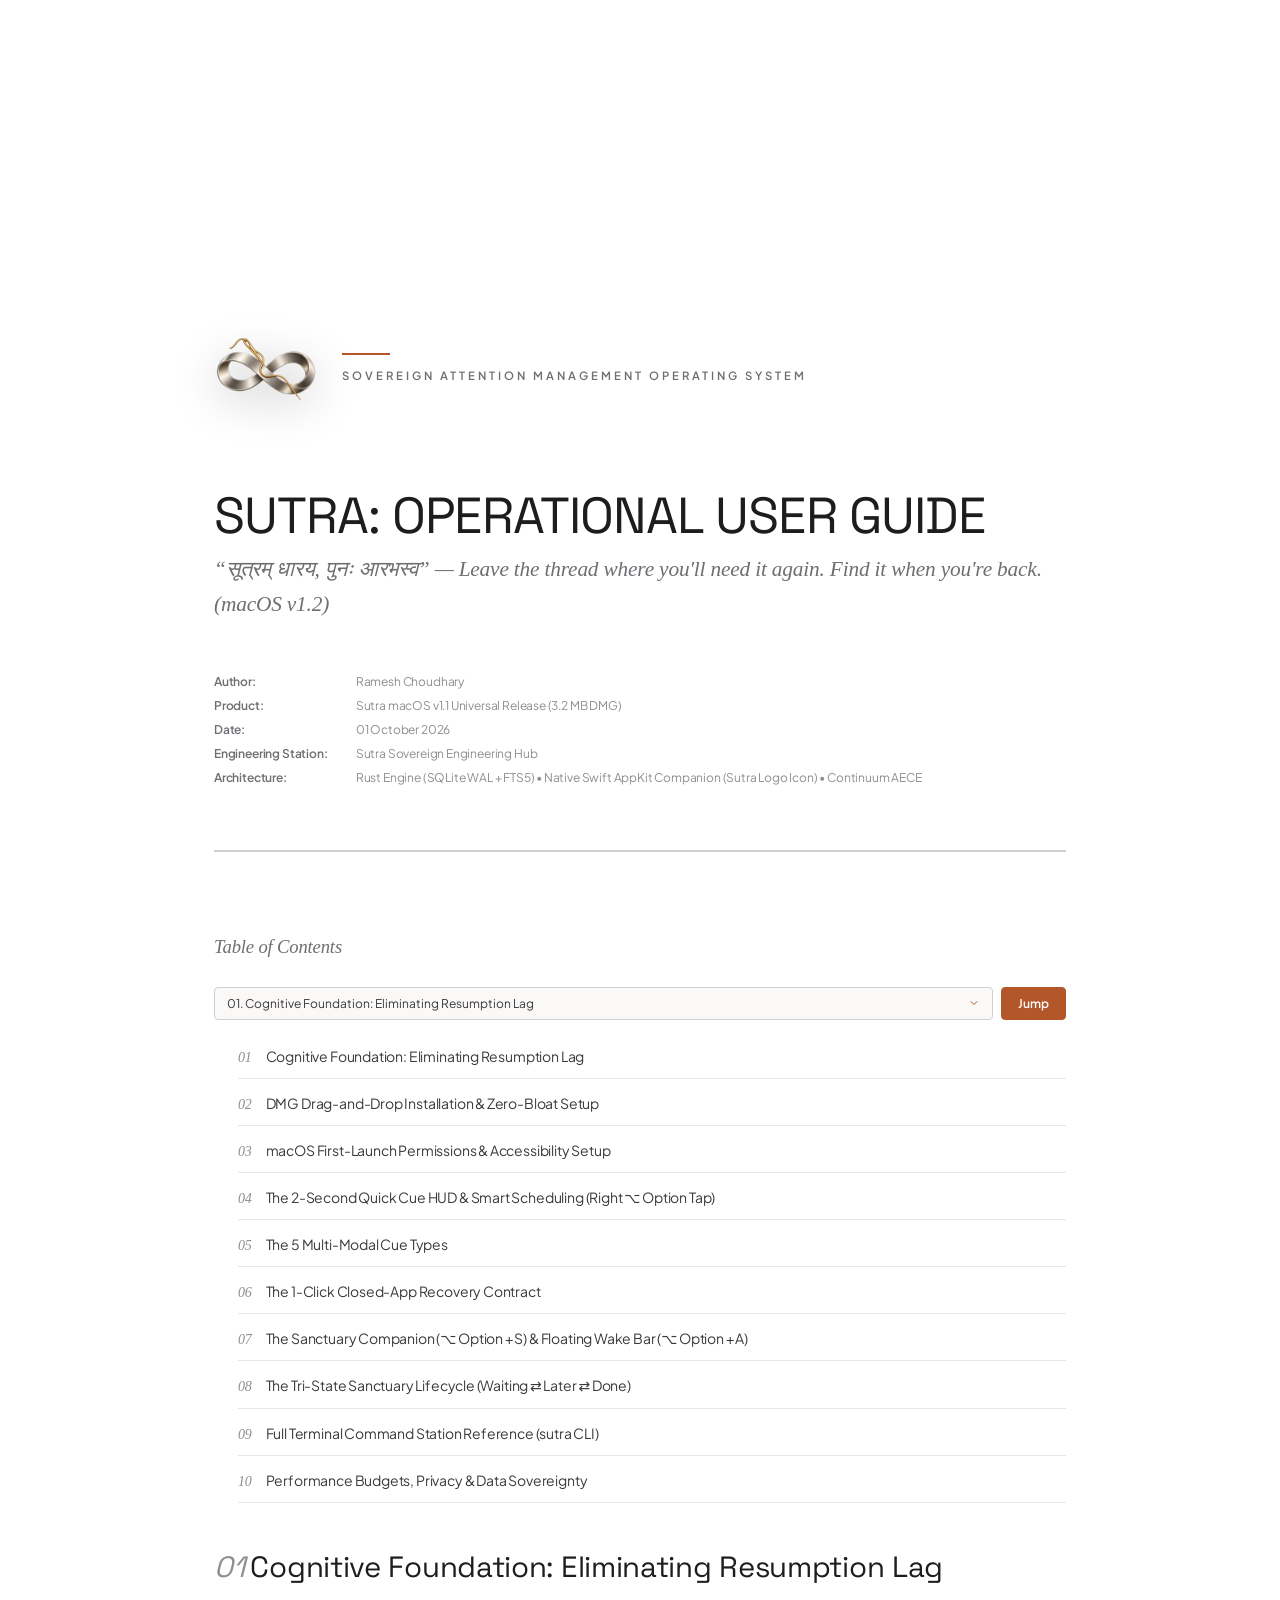
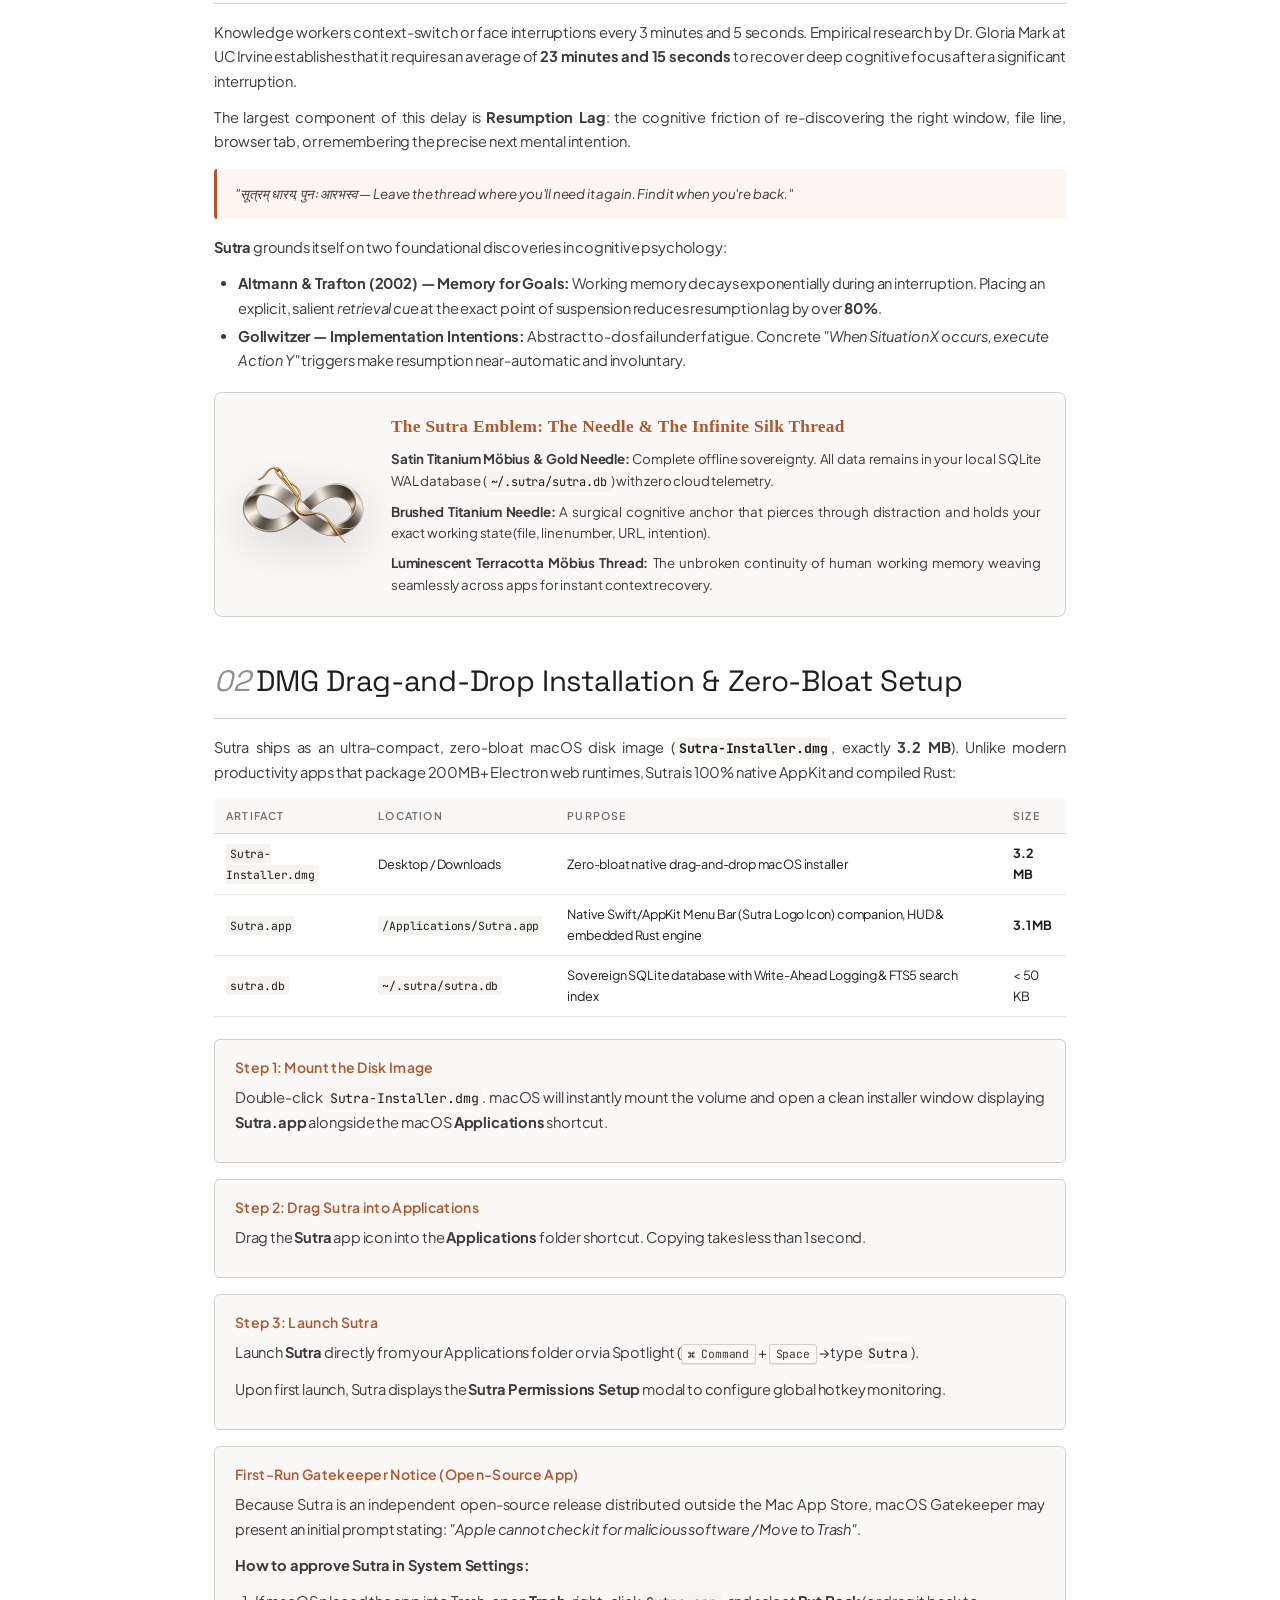
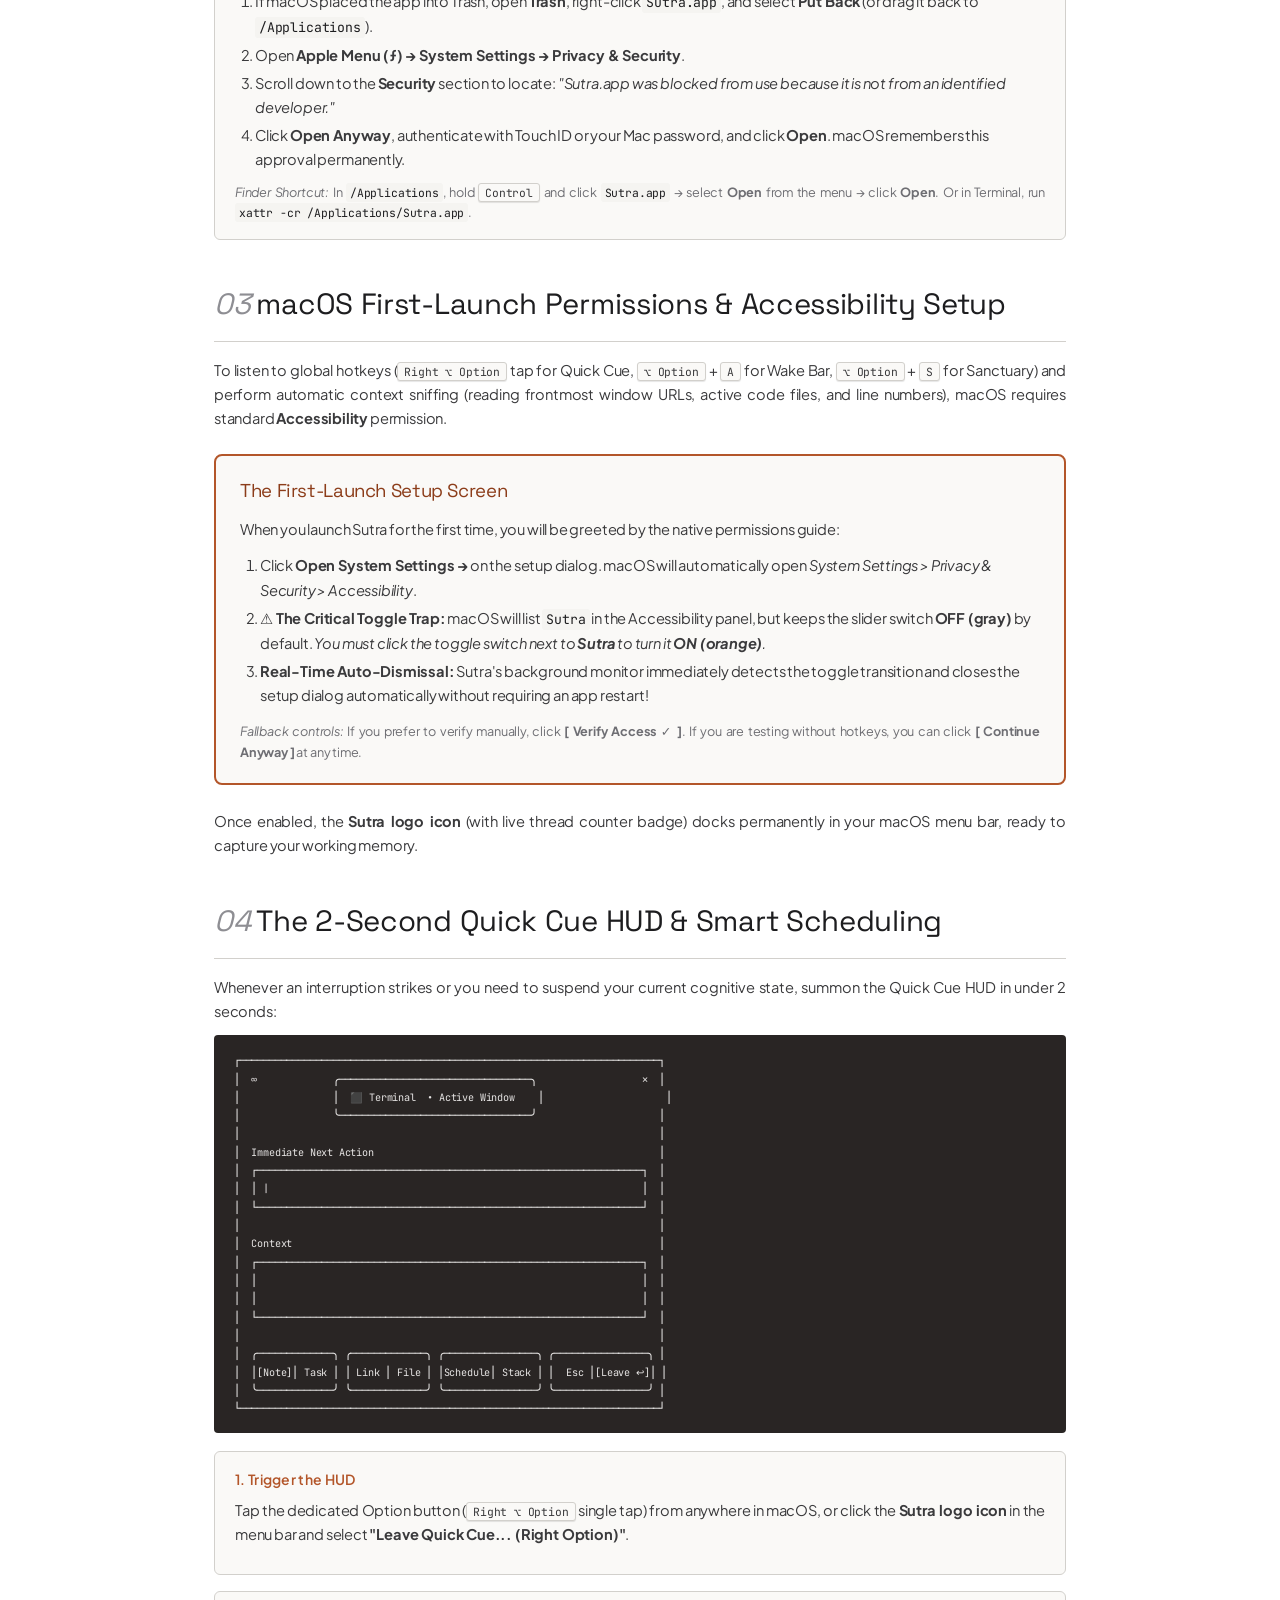
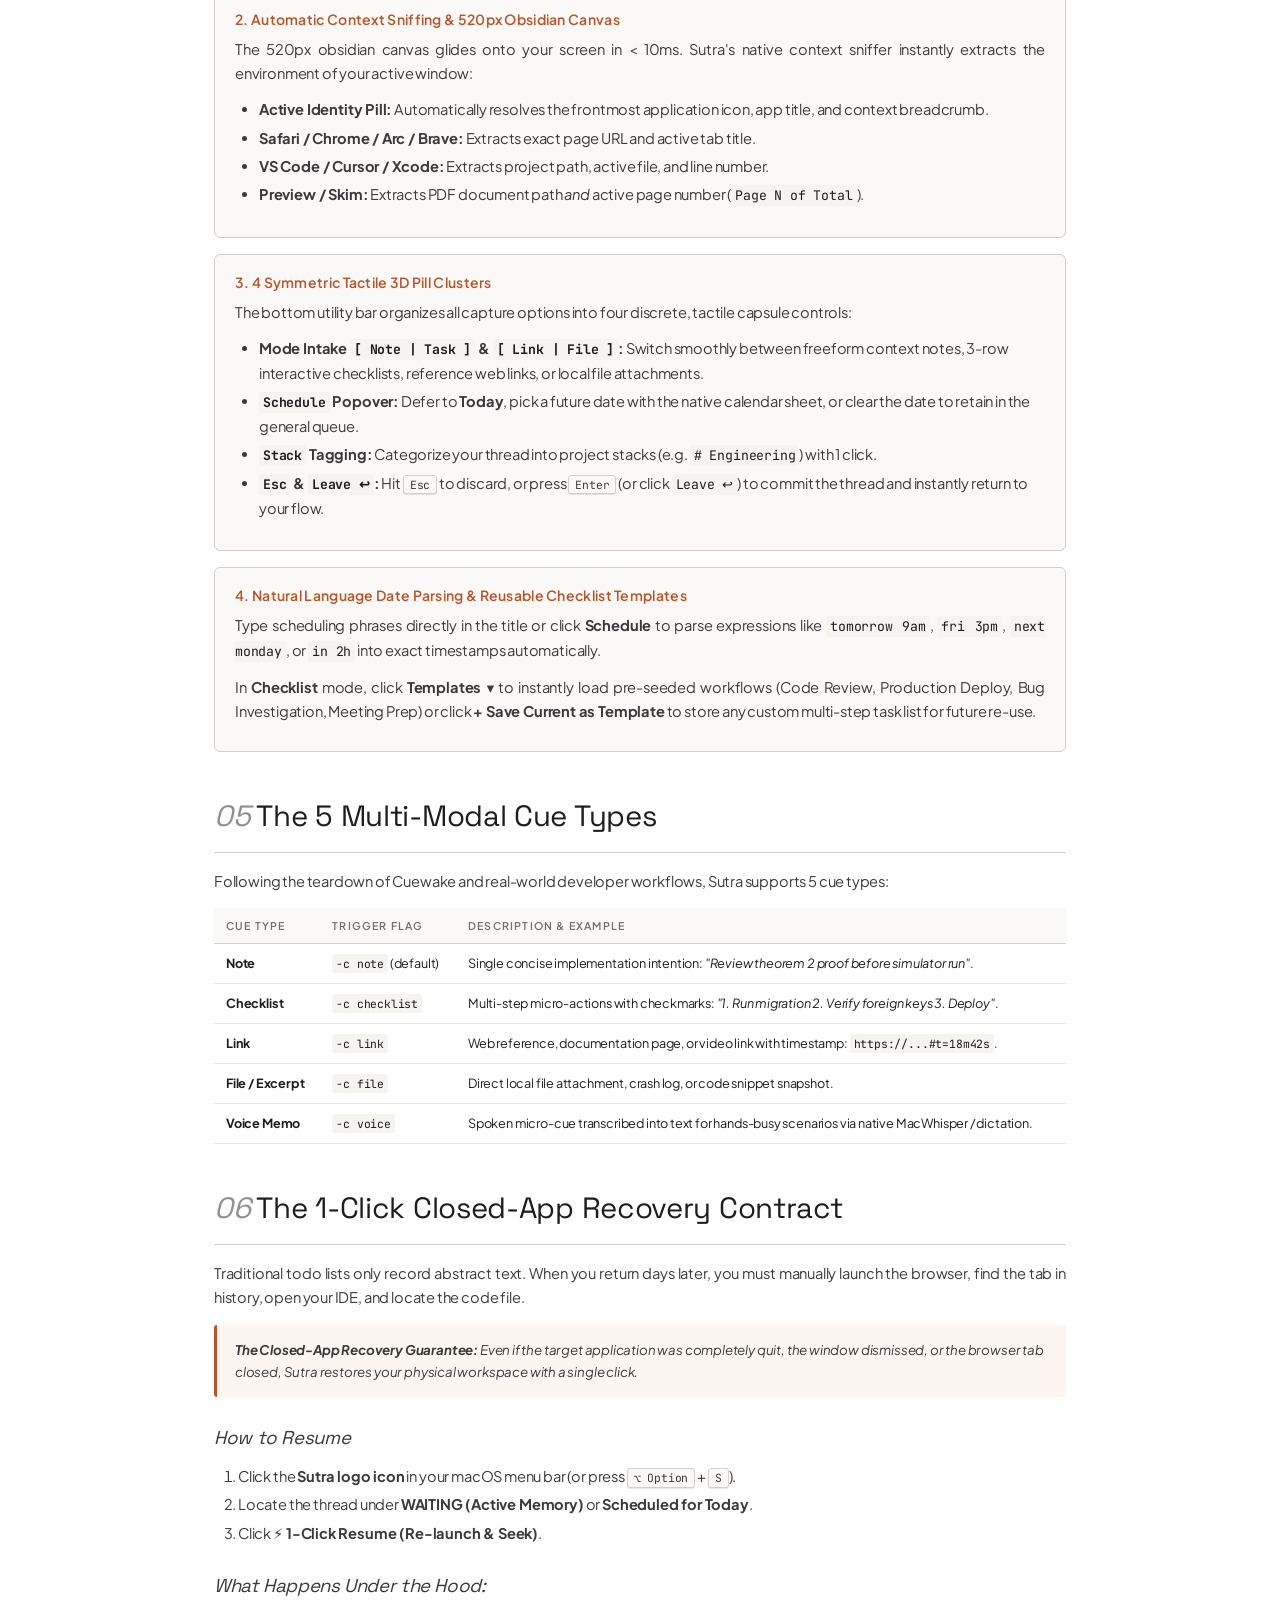
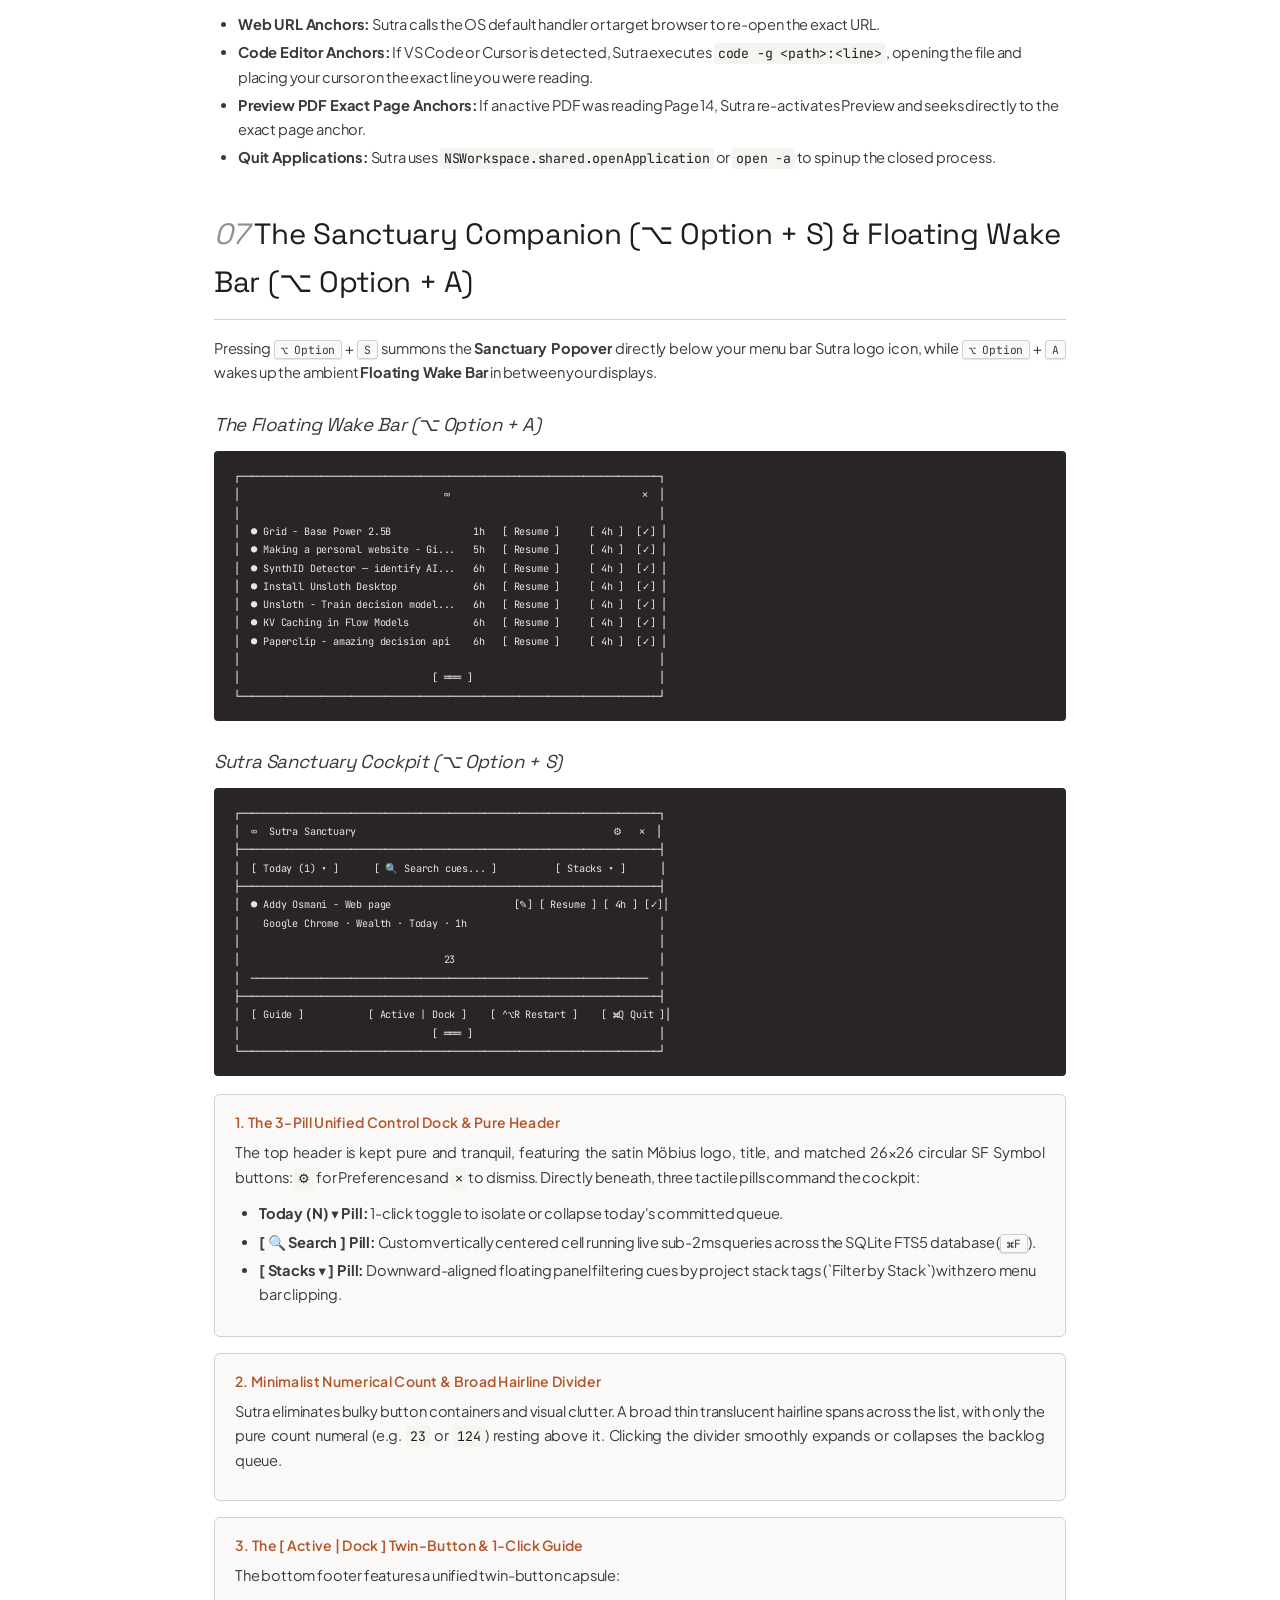
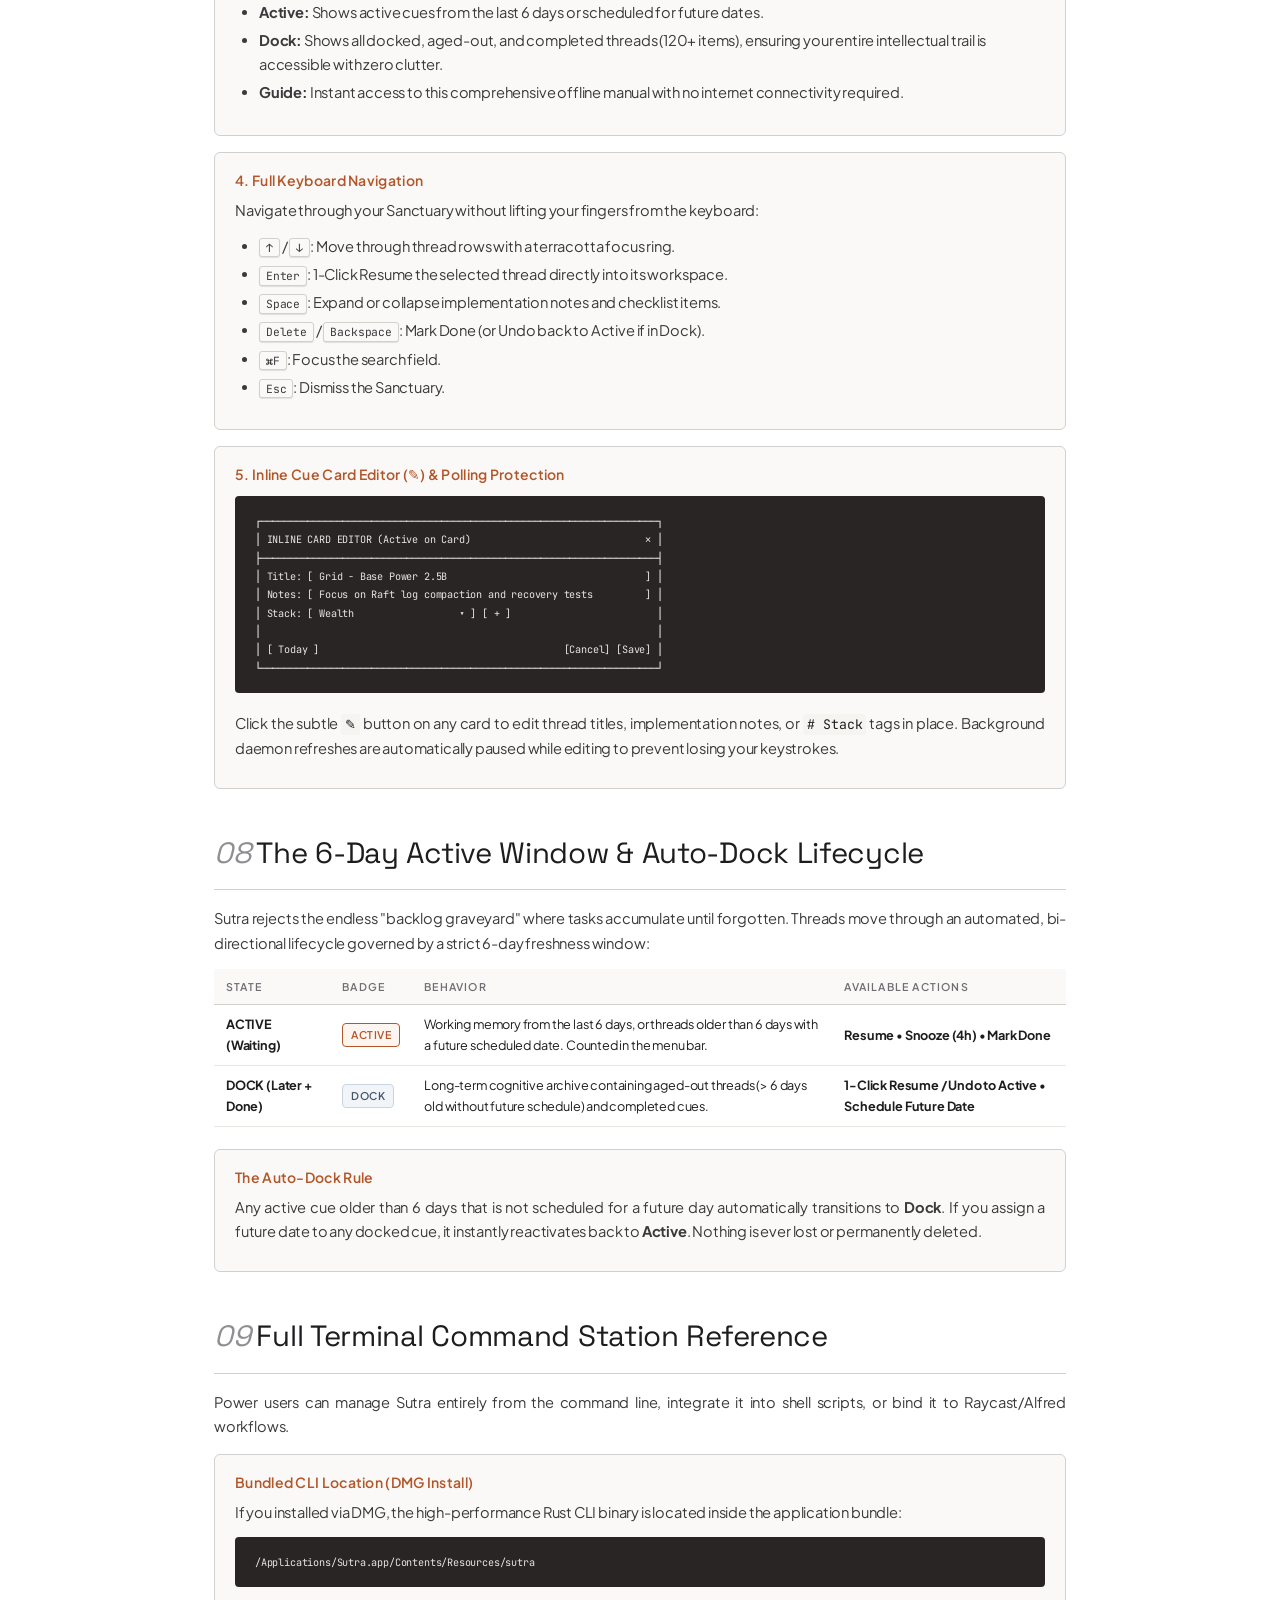
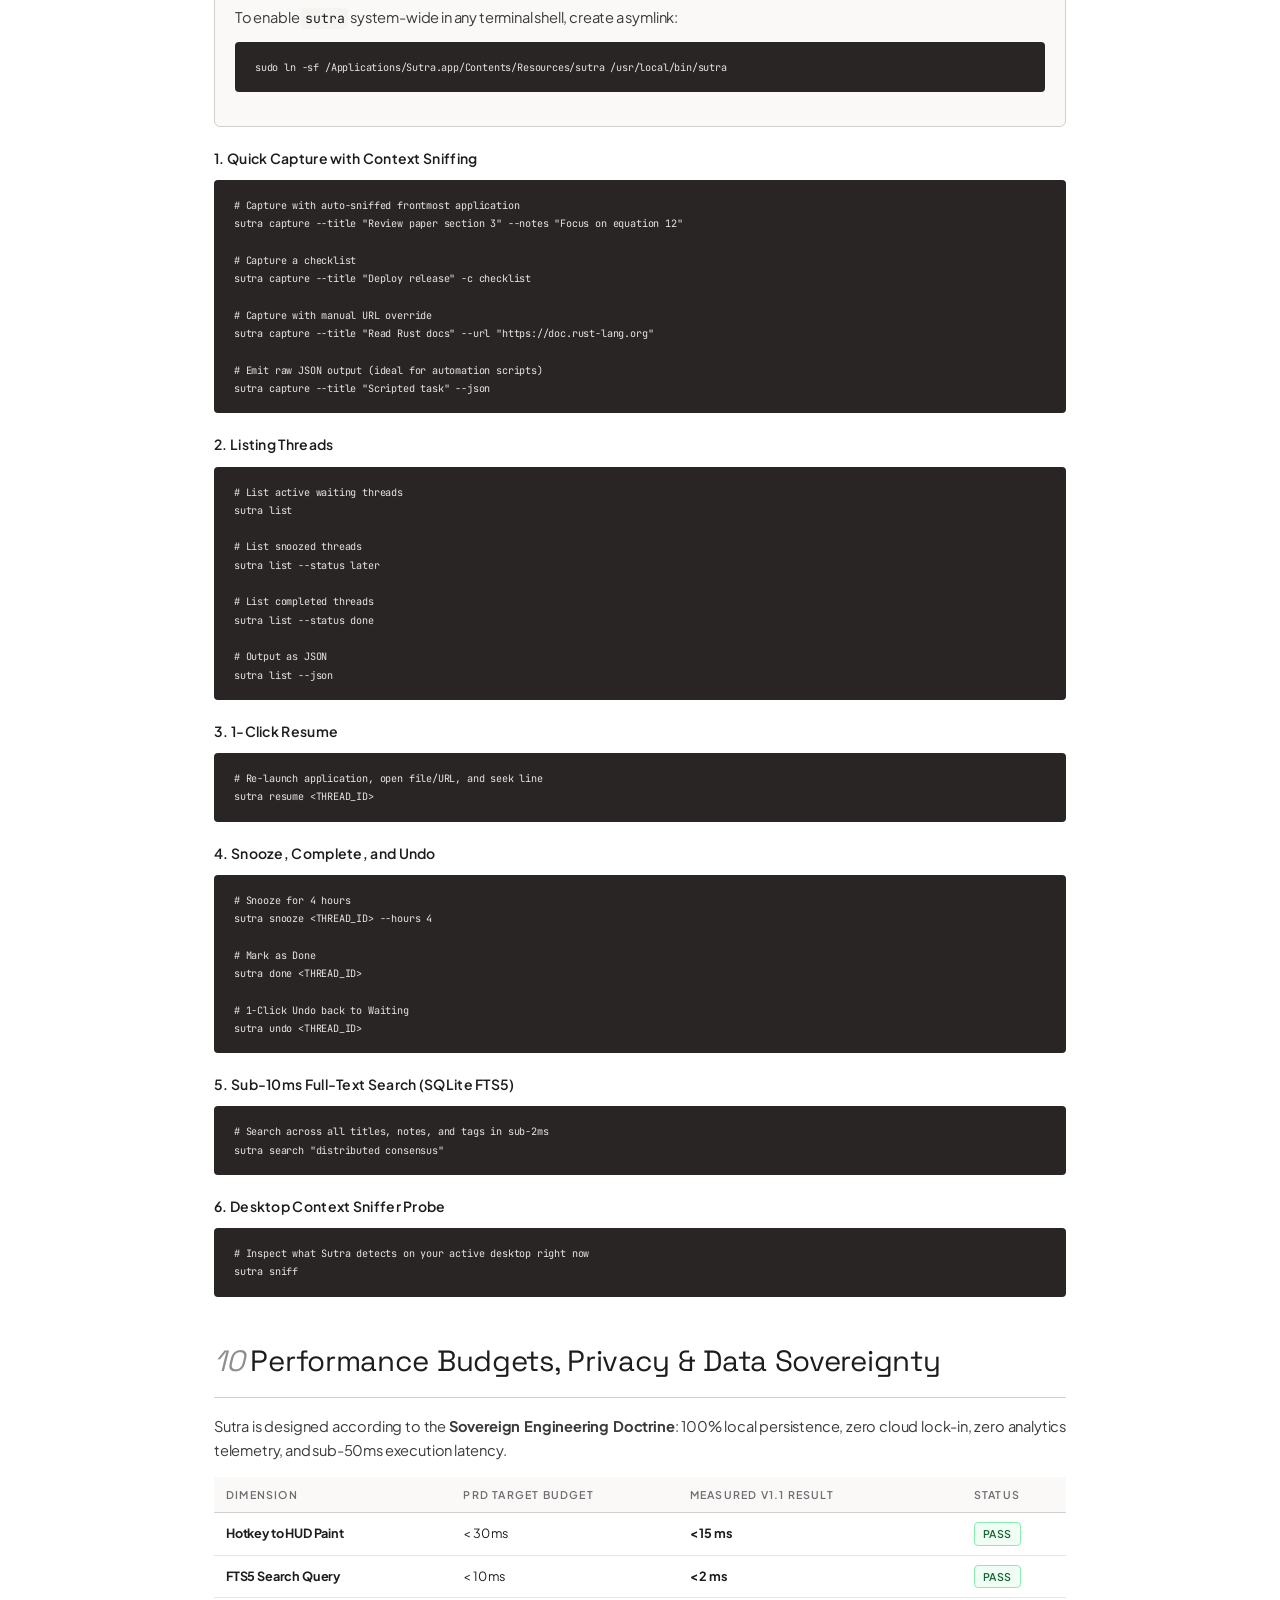
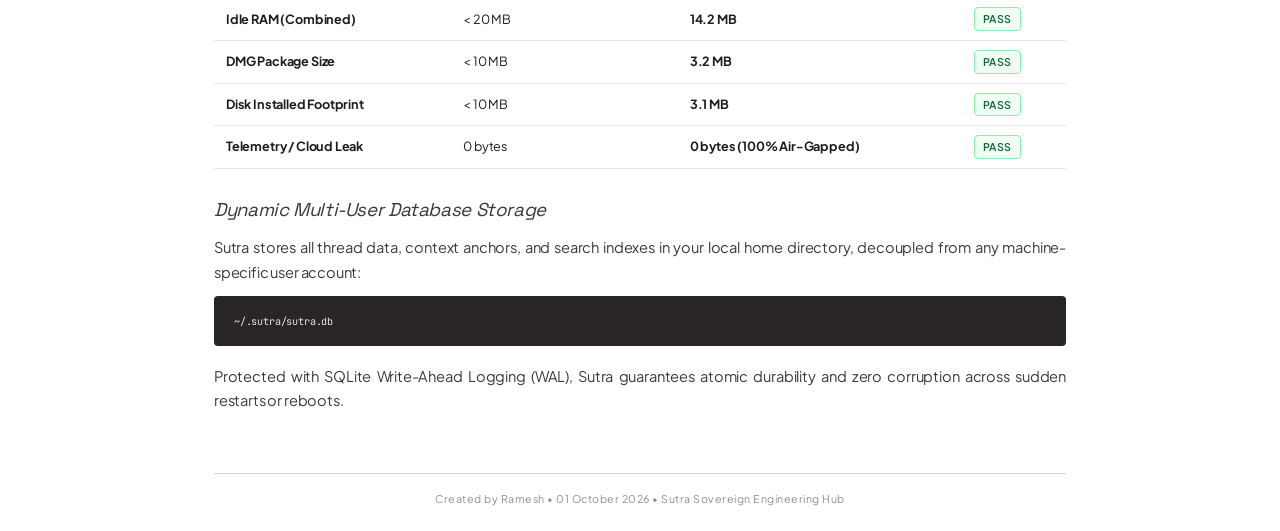
==== commit a44f1e27: "feat(peek): unified white Peek header with Sutra logo, left-flank Sanctuary docking, and floating is" ====
--- a/bin/Sutra.app/Contents/Resources/USER_GUIDE.html
+++ b/bin/Sutra.app/Contents/Resources/USER_GUIDE.html
@@ -427,7 +427,7 @@
 
   <section class="cover">
     <div style="display: flex; align-items: center; gap: 24px; margin-bottom: 28px;">
-      <img src="[data-uri]" alt="Sutra Brand Mark" width="104" height="104" style="border-radius: 24px; box-shadow: 0 12px 28px rgba(0,0,0,0.35), 0 3px 10px rgba(179,86,42,0.35); border: 1px solid rgba(255,255,255,0.12);">
+      <img src="[data-uri]" alt="Sutra Brand Mark" width="104" height="104" style="object-fit: contain; filter: drop-shadow(0 10px 22px rgba(0,0,0,0.22));">
       <div>
         <div class="cover-rule" style="margin-bottom: 12px;"></div>
         <div class="cover-label" style="margin-bottom: 0;">Sovereign Attention Management Operating System</div>
@@ -497,11 +497,11 @@
     </ul>
 
     <div style="background: var(--surface-warm); border: 1px solid var(--rule); border-radius: 8px; padding: 20px 24px; margin: 20px 0; display: flex; gap: 24px; align-items: center;">
-      <img src="[data-uri]" alt="Sutra Gold-Standard Emblem" width="128" height="128" style="flex-shrink: 0; border-radius: 28px; box-shadow: 0 14px 32px rgba(0,0,0,0.35), 0 3px 10px rgba(179,86,42,0.35);">
+      <img src="[data-uri]